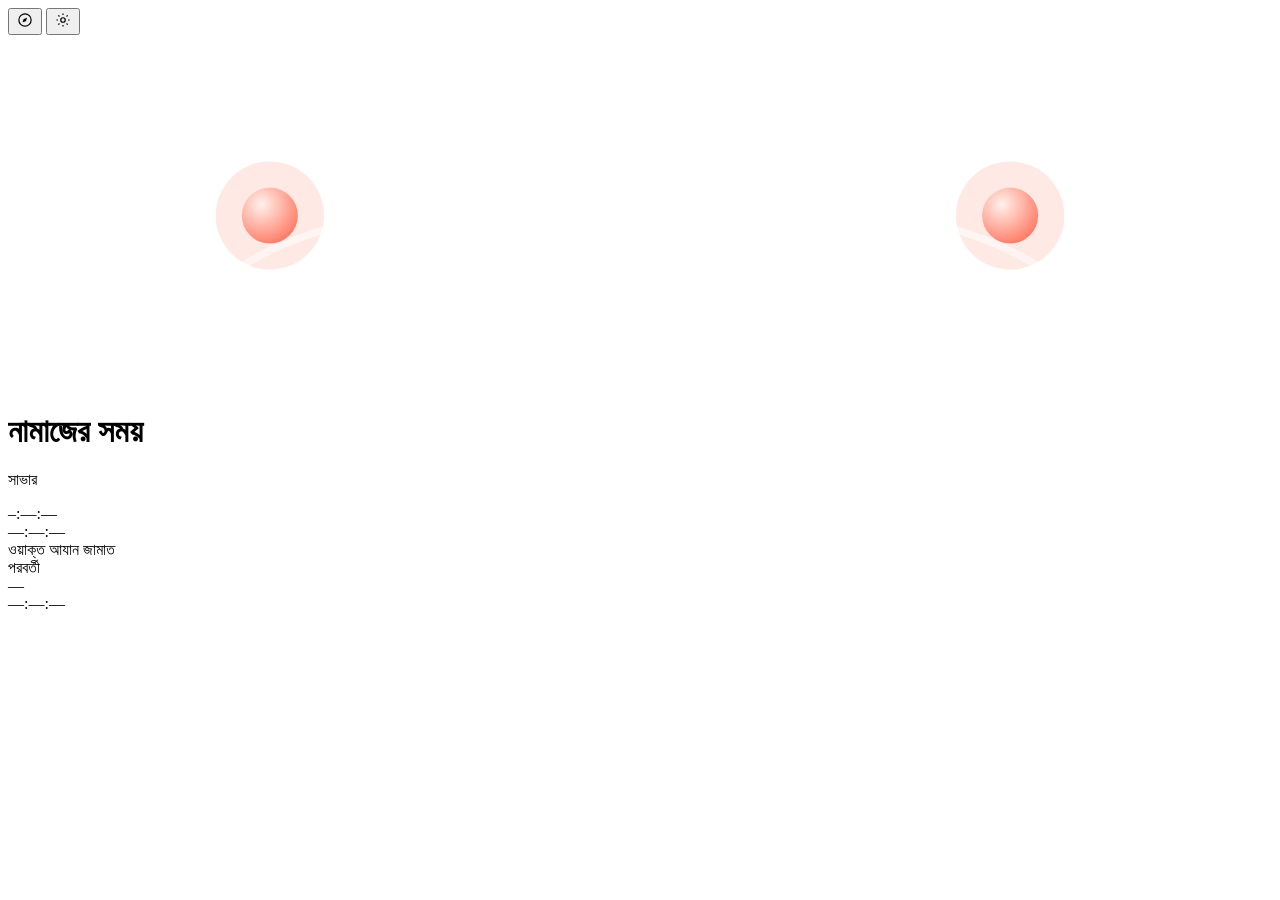
==== index.html @ 27e537a9 "Add files via upload" ====
<!DOCTYPE html>
<html lang="bn">
<head>
  <meta charset="utf-8">
  <meta name="viewport" content="width=device-width, initial-scale=1, viewport-fit=cover">
  <meta name="theme-color" content="#0c0e13">
  <meta name="apple-mobile-web-app-capable" content="yes">
  <meta name="apple-mobile-web-app-status-bar-style" content="black-translucent">
  <title>নামাজের সময়</title>
  <link rel="stylesheet" href="src/styles.css">
</head>
<body>
  <div class="scene">
    <div class="wall" aria-hidden="true"></div>
    <div class="tube tube-l" aria-hidden="true"></div>
    <div class="tube tube-r" aria-hidden="true"></div>
    <div class="glow glow-warm" aria-hidden="true"></div>
    <div class="glow glow-cool" aria-hidden="true"></div>
    <div class="glow glow-blue" aria-hidden="true"></div>

    <div class="stage">
      <div class="frame">
        <main class="board" id="board">
          <div class="sheen" aria-hidden="true"></div>
          <div class="content">
            <header class="mast">
              <div class="top-actions">
                <button class="ghost" id="qiblaBtn" type="button" aria-label="কিবলা">
                  <svg viewBox="0 0 24 24" width="18" height="18" fill="none" stroke="currentColor" stroke-width="1.6" stroke-linejoin="round" aria-hidden="true">
                    <circle cx="12" cy="12" r="8.2"/>
                    <path d="M14.7 9.1 13.2 13.6 8.7 15.1 10.2 10.6 14.7 9.1z" fill="currentColor" stroke="none"/>
                  </svg>
                </button>
                <button class="ghost" id="settingsBtn" type="button" aria-label="সেটিংস">
                  <svg viewBox="0 0 24 24" width="18" height="18" fill="none" stroke="currentColor" stroke-width="1.6" stroke-linejoin="round" aria-hidden="true">
                    <circle cx="12" cy="12" r="3"/>
                    <path d="M12 3.2v2.1M12 18.7v2.1M3.2 12h2.1M18.7 12h2.1M5.8 5.8l1.5 1.5M16.7 16.7l1.5 1.5M18.2 5.8l-1.5 1.5M7.3 16.7l-1.5 1.5"/>
                  </svg>
                </button>
              </div>
              <div class="crown" aria-hidden="true">
                <svg viewBox="0 0 280 78" fill="none">
                  <defs>
                    <linearGradient id="rim" x1="140" y1="6" x2="140" y2="72" gradientUnits="userSpaceOnUse">
                      <stop stop-color="white" stop-opacity="0.95"/>
                      <stop offset="1" stop-color="white" stop-opacity="0.28"/>
                    </linearGradient>
                    <radialGradient id="lampG" cx="0.35" cy="0.3" r="0.75">
                      <stop stop-color="#fff1ec"/>
                      <stop offset="1" stop-color="#ff7a64"/>
                    </radialGradient>
                    <mask id="crescent">
                      <rect x="124" y="0" width="32" height="28" fill="black"/>
                      <circle cx="140" cy="13" r="8" fill="white"/>
                      <circle cx="144.2" cy="11.4" r="6.5" fill="black"/>
                    </mask>
                  </defs>
                  <circle cx="58" cy="40" r="12" fill="rgba(255,120,96,0.16)"/>
                  <circle cx="58" cy="40" r="6.2" fill="url(#lampG)"/>
                  <circle cx="222" cy="40" r="12" fill="rgba(255,120,96,0.16)"/>
                  <circle cx="222" cy="40" r="6.2" fill="url(#lampG)"/>
                  <path d="M42 66C42 24 238 24 238 66" stroke="url(#rim)" stroke-width="1.6" stroke-linecap="round"/>
                  <path d="M108 66C108 42 172 42 172 66" stroke="rgba(255,255,255,0.42)" stroke-width="1.15" stroke-linecap="round"/>
                  <circle cx="140" cy="13" r="8" fill="rgba(255,255,255,0.94)" mask="url(#crescent)"/>
                </svg>
              </div>
              <h1 id="title">নামাজের সময়</h1>
              <p class="place"><span class="live" aria-hidden="true"></span><span id="place">সাভার</span></p>
            </header>

            <section class="clock-wrap" aria-label="এখনকার সময়">
              <div class="clock">
                <span class="hh" id="hh">–</span><span class="sep">:</span><span id="mm">––</span><span class="sep">:</span><span class="ss" id="ss">––</span>
              </div>
              <span class="ampm" id="ampm"></span>
            </section>

            <section class="date-wrap">
              <div class="date" id="date">––:––:––</div>
              <div class="date-sub" id="dateSub"></div>
            </section>

            <div class="list" id="list">
              <div class="cols" aria-hidden="true">
                <span>ওয়াক্ত</span>
                <span class="c-azan">আযান</span>
                <span class="c-jam">জামাত</span>
              </div>
              <div class="rows" id="rows"></div>
            </div>

            <footer class="status" id="status">
              <div class="status-top">
                <span class="kicker" id="kicker">পরবর্তী</span>
                <span class="chip" id="waqtChip"></span>
              </div>
              <div class="status-main" id="statusMain">—</div>
              <div class="count" id="count">––:––:––</div>
              <div class="note" id="note"></div>
              <div class="track" aria-hidden="true"><div class="fill" id="fill"></div></div>
            </footer>
          </div>
        </main>
      </div>
    </div>
  </div>

  <div class="toast" id="toast" role="status" hidden></div>
  <div class="sr" id="live" aria-live="polite"></div>
  <div class="scrim" id="scrim" hidden></div>

  <section class="sheet" id="detailSheet" role="dialog" aria-modal="true" aria-labelledby="detailTitle" hidden>
    <div class="handle" aria-hidden="true"></div>
    <header class="sheet-h">
      <h2 id="detailTitle">নামাজ</h2>
      <button class="ghost" type="button" data-close aria-label="বন্ধ">
        <svg viewBox="0 0 24 24" width="16" height="16" fill="none" stroke="currentColor" stroke-width="1.8" aria-hidden="true"><path d="M6 6l12 12M18 6 6 18"/></svg>
      </button>
    </header>
    <div class="body" id="detailBody"></div>
  </section>

  <section class="sheet" id="qiblaSheet" role="dialog" aria-modal="true" aria-labelledby="qiblaTitle" hidden>
    <div class="handle" aria-hidden="true"></div>
    <header class="sheet-h">
      <h2 id="qiblaTitle">কিবলা</h2>
      <button class="ghost" type="button" data-close aria-label="বন্ধ">
        <svg viewBox="0 0 24 24" width="16" height="16" fill="none" stroke="currentColor" stroke-width="1.8" aria-hidden="true"><path d="M6 6l12 12M18 6 6 18"/></svg>
      </button>
    </header>
    <div class="body">
      <div class="compass-wrap">
        <div class="compass" id="compass">
          <div class="rose" id="rose">
            <span class="tick-n">N</span>
            <span class="tick-e">E</span>
            <span class="tick-s">S</span>
            <span class="tick-w">W</span>
            <div class="needle" id="needle"><span></span></div>
            <div class="hub"></div>
          </div>
        </div>
      </div>
      <p class="qibla-read" id="qiblaRead">—</p>
      <p class="qibla-sub" id="qiblaSub"></p>
      <button class="linkish" id="compassBtn" type="button">কম্পাস চালু করুন</button>
      <p class="hint">উত্তর স্থির রাখলে সুই কিবলার দিক দেখায়। কম্পাস চালু থাকলে ফোন ঘুরিয়ে সুইকে উপরে আনুন।</p>
    </div>
  </section>

  <section class="sheet" id="settingsSheet" role="dialog" aria-modal="true" aria-labelledby="settingsTitle" hidden>
    <div class="handle" aria-hidden="true"></div>
    <header class="sheet-h">
      <h2 id="settingsTitle">সেটিংস</h2>
      <button class="ghost" type="button" data-close aria-label="বন্ধ">
        <svg viewBox="0 0 24 24" width="16" height="16" fill="none" stroke="currentColor" stroke-width="1.8" aria-hidden="true"><path d="M6 6l12 12M18 6 6 18"/></svg>
      </button>
    </header>
    <div class="body">
      <div class="group">
        <h3>মসজিদ</h3>
        <div class="field">
          <label for="nameInput">নাম</label>
          <input id="nameInput" type="text" maxlength="42" placeholder="নামাজের সময়" autocomplete="organization">
        </div>
        <div class="field">
          <label for="citySelect">শহর</label>
          <select id="citySelect"></select>
        </div>
        <div class="field">
          <span class="lab">অবস্থান</span>
          <button class="linkish" id="geoBtn" type="button" style="width:auto;margin:0;padding:8px 12px">ফোনের অবস্থান</button>
        </div>
        <p class="msg" id="geoMsg"></p>
      </div>

      <div class="group">
        <h3>হিসাব</h3>
        <div class="field">
          <span class="lab">আসর</span>
          <div class="seg" role="radiogroup" aria-label="মাযহাব">
            <button type="button" data-madhab="Hanafi" aria-checked="true">হানাফি</button>
            <button type="button" data-madhab="Standard" aria-checked="false">শাফেয়ী</button>
          </div>
        </div>
        <div class="field">
          <span class="lab">ঘড়ি</span>
          <div class="seg" role="radiogroup" aria-label="ঘড়ির ধরন">
            <button type="button" data-hour="12" aria-checked="true">১২ ঘণ্টা</button>
            <button type="button" data-hour="24" aria-checked="false">২৪ ঘণ্টা</button>
          </div>
        </div>
        <div class="field">
          <span class="lab">সংখ্যা</span>
          <div class="seg" role="radiogroup" aria-label="সংখ্যা">
            <button type="button" data-digit="en" aria-checked="true">123</button>
            <button type="button" data-digit="bn" aria-checked="false">১২৩</button>
          </div>
        </div>
        <div class="field">
          <span class="lab">হিজরি সমন্বয়</span>
          <div class="stepper">
            <button type="button" id="hijriMinus" aria-label="এক দিন কমান">−</button>
            <b id="hijriVal">0</b>
            <button type="button" id="hijriPlus" aria-label="এক দিন বাড়ান">+</button>
          </div>
        </div>
        <p class="hint">আযান কারাচি পদ্ধতিতে (ফজর ১৮°, এশা ১৮°) প্রতিদিন হিসাব হয়। আসর হানাফি বা শাফেয়ী বেছে নিন। হিজরি চাঁদ দেখার জন্য ±১ দিন সরানো যায়।</p>
      </div>

      <div class="group">
        <h3>জামাতের সময়</h3>
        <div class="field"><label for="jam-fajr">ফজর</label><input id="jam-fajr" type="time" value="05:10"></div>
        <div class="field"><label for="jam-dhuhr">যোহর</label><input id="jam-dhuhr" type="time" value="13:16"></div>
        <div class="field"><label for="jam-asr">আসর</label><input id="jam-asr" type="time" value="16:45"></div>
        <div class="field">
          <span class="lab">মাগরিব</span>
          <div class="seg" role="radiogroup" aria-label="মাগরিব জামাত">
            <button type="button" data-mag="offset" aria-checked="true">সূর্যাস্তের পর</button>
            <button type="button" data-mag="fixed" aria-checked="false">নির্দিষ্ট</button>
          </div>
        </div>
        <div class="field" id="magOffsetRow">
          <span class="lab">কত মিনিট পর</span>
          <div class="stepper">
            <button type="button" id="magMinus" aria-label="কমান">−</button>
            <b id="magVal">7</b>
            <button type="button" id="magPlus" aria-label="বাড়ান">+</button>
          </div>
        </div>
        <div class="field" id="magFixedRow" hidden>
          <label for="jam-maghrib">সময়</label>
          <input id="jam-maghrib" type="time" value="18:12">
        </div>
        <p class="hint" id="magPreview"></p>
        <div class="field"><label for="jam-isha">এশা</label><input id="jam-isha" type="time" value="20:15"></div>
        <div class="field"><label for="jam-jumuah">জুমা</label><input id="jam-jumuah" type="time" value="13:30"></div>
        <div id="jamWarnings"></div>
        <p class="hint">ফজর ৫:১০, যোহর ১:১৬, আসর ৪:৪৫, এশা ৮:১৫ ও জুমা ১:৩০ আপনার বোর্ডের জামাত। মাগরিব প্রতিদিন সূর্যাস্তের সঙ্গে চলে, তাই সেটা আযানের কয়েক মিনিট পরে রাখা হয়েছে।</p>
        <button class="linkish" id="boardPreset" type="button">ছবির বোর্ডের সময় বসান</button>
      </div>

      <div class="group">
        <h3>সতর্কতা</h3>
        <div class="field">
          <span class="lab">ঘণ্টাধ্বনি</span>
          <button class="switch" id="soundToggle" type="button" role="switch" aria-checked="false" aria-label="ঘণ্টাধ্বনি">
            <i></i>
          </button>
        </div>
        <p class="hint">আযান বা জামাতের মিনিটে একটি ছোট কাচের ঘণ্টা বাজবে। আযানের তিলাওয়াত নয়।</p>
      </div>

      <button class="danger" id="resetBtn" type="button">সব আগের অবস্থায় ফেরান</button>
      <p class="hint">সময় গণনা: University of Islamic Sciences, Karachi · PrayTimes.org। ঘড়ি এশিয়া/ঢাকা।</p>
    </div>
  </section>

  <script src="PrayTimes.js"></script>
  <script src="src/logic.js"></script>
  <script src="src/app.js"></script>
</body>
</html>
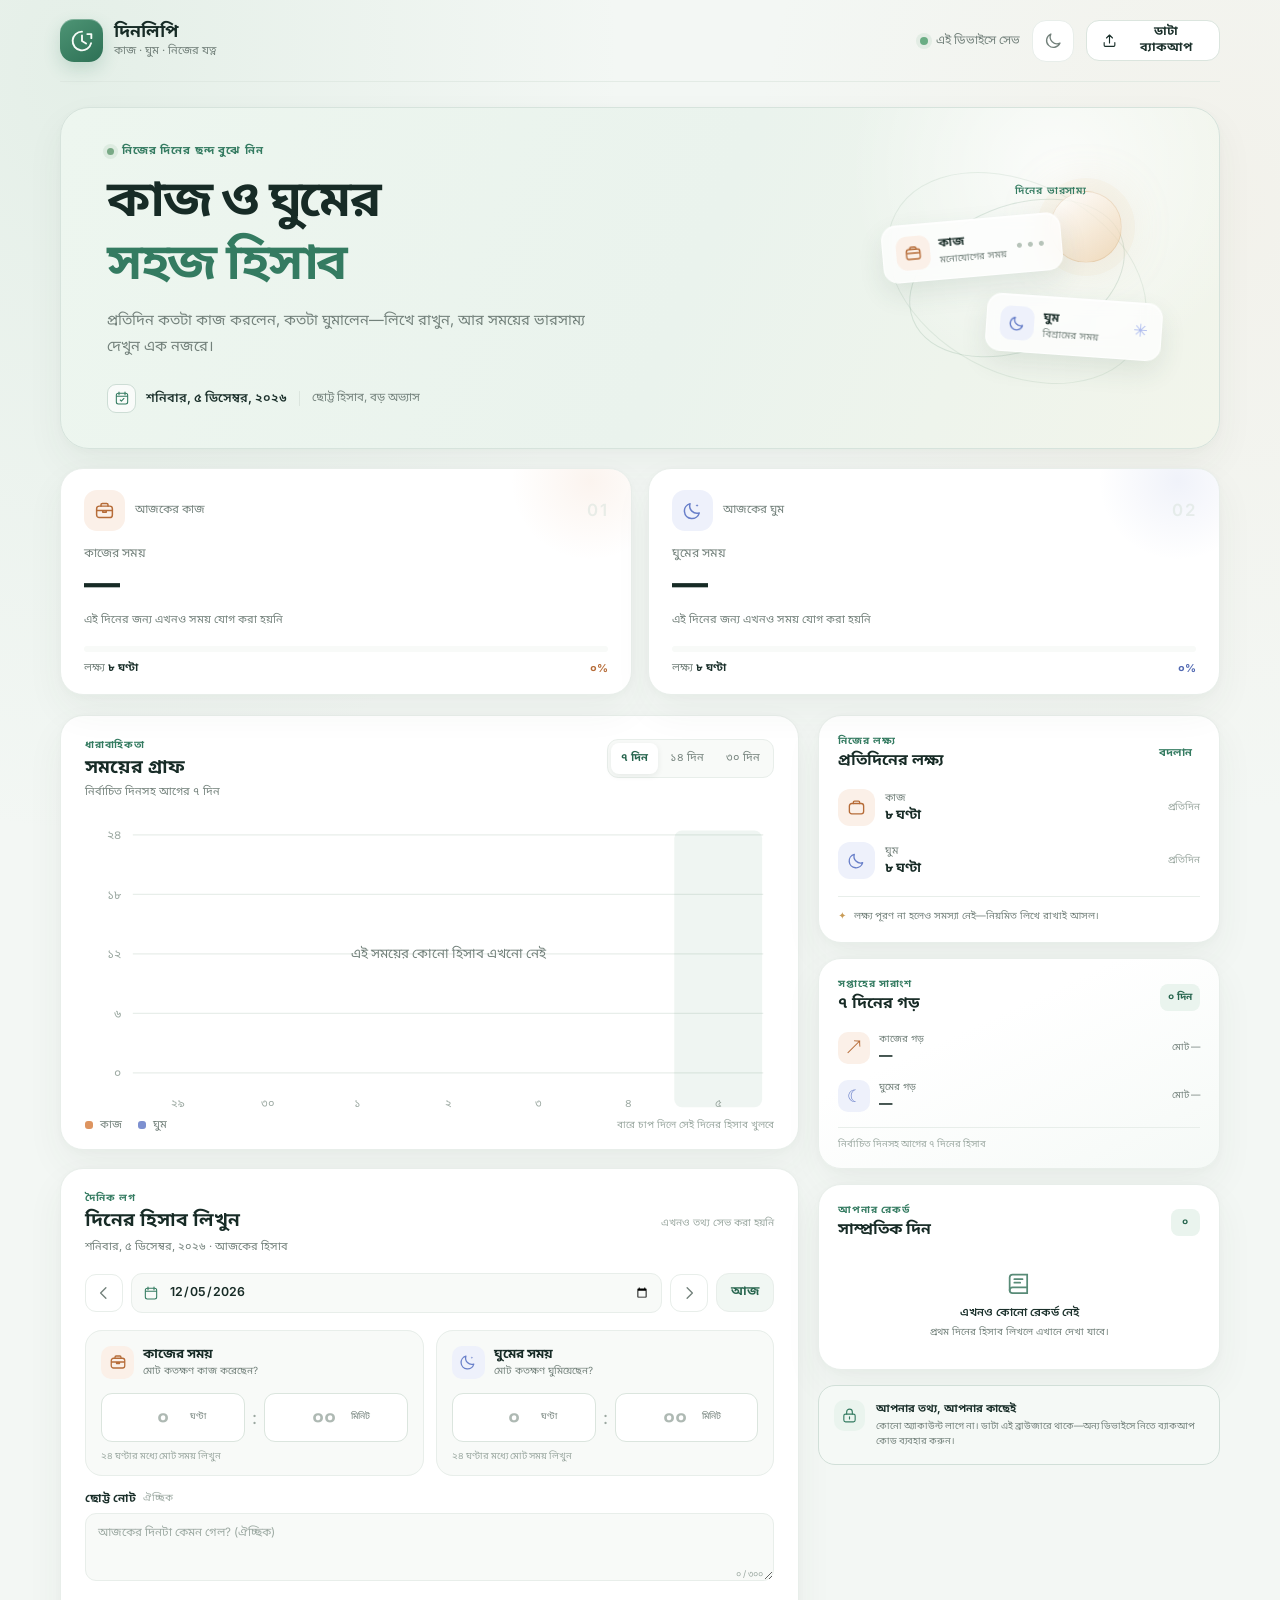
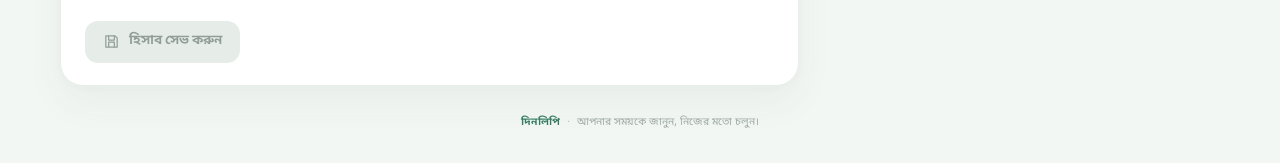
==== commit 58ea34b6: "Build Bengali work and sleep tracker Co-authored-by: arena-agent <297053741+arena-agent@users.norepl" ====
--- a/index.html
+++ b/index.html
@@ -1,263 +1,382 @@
-<!DOCTYPE html>
+<!doctype html>
 <html lang="bn">
 <head>
   <meta charset="utf-8">
   <meta name="viewport" content="width=device-width, initial-scale=1, viewport-fit=cover">
-  <meta name="theme-color" content="#0c0e13">
-  <meta name="apple-mobile-web-app-capable" content="yes">
-  <meta name="apple-mobile-web-app-status-bar-style" content="black-translucent">
-  <title>নামাজের সময়</title>
+  <meta name="theme-color" content="#f3f7f4">
+  <meta name="description" content="প্রতিদিনের কাজ ও ঘুমের সময় লিখে রাখুন, লক্ষ্য ঠিক করুন, আর নিজের সময়ের গ্রাফ দেখুন।">
+  <title>দিনলিপি — কাজ ও ঘুমের হিসাব</title>
   <link rel="stylesheet" href="src/styles.css">
 </head>
 <body>
-  <div class="scene">
-    <div class="wall" aria-hidden="true"></div>
-    <div class="tube tube-l" aria-hidden="true"></div>
-    <div class="tube tube-r" aria-hidden="true"></div>
-    <div class="glow glow-warm" aria-hidden="true"></div>
-    <div class="glow glow-cool" aria-hidden="true"></div>
-    <div class="glow glow-blue" aria-hidden="true"></div>
-
-    <div class="stage">
-      <div class="frame">
-        <main class="board" id="board">
-          <div class="sheen" aria-hidden="true"></div>
-          <div class="content">
-            <header class="mast">
-              <div class="top-actions">
-                <button class="ghost" id="qiblaBtn" type="button" aria-label="কিবলা">
-                  <svg viewBox="0 0 24 24" width="18" height="18" fill="none" stroke="currentColor" stroke-width="1.6" stroke-linejoin="round" aria-hidden="true">
-                    <circle cx="12" cy="12" r="8.2"/>
-                    <path d="M14.7 9.1 13.2 13.6 8.7 15.1 10.2 10.6 14.7 9.1z" fill="currentColor" stroke="none"/>
-                  </svg>
+  <div class="app-shell">
+    <header class="topbar">
+      <a class="brand" href="#top" aria-label="দিনলিপি — শুরুতে যান">
+        <span class="brand-mark" aria-hidden="true">
+          <svg viewBox="0 0 32 32" fill="none">
+            <path d="M16 4.5a11.5 11.5 0 1 0 11.2 14.1" stroke="currentColor" stroke-width="2.3" stroke-linecap="round"/>
+            <path d="M16 9v7l5 3" stroke="currentColor" stroke-width="2.3" stroke-linecap="round" stroke-linejoin="round"/>
+            <path d="M22.5 7.5h5v5" stroke="currentColor" stroke-width="2.3" stroke-linecap="round" stroke-linejoin="round"/>
+          </svg>
+        </span>
+        <span class="brand-copy">
+          <strong>দিনলিপি</strong>
+          <small>কাজ · ঘুম · নিজের যত্ন</small>
+        </span>
+      </a>
+
+      <div class="topbar-actions">
+        <span class="save-status" id="storageStatus" title="তথ্য এই ব্রাউজারেই থাকে; অন্য ব্রাউজারে নিতে ব্যাকআপ কোড তৈরি করুন">
+          <span class="status-dot" aria-hidden="true"></span>
+          <span id="storageStatusText">এই ডিভাইসে সেভ</span>
+        </span>
+        <button class="icon-button" id="themeToggle" type="button" aria-label="ডার্ক মোড চালু করুন" title="থিম বদলান">
+          <svg class="theme-icon theme-icon-moon" viewBox="0 0 24 24" fill="none" aria-hidden="true">
+            <path d="M20.2 15.3A8.6 8.6 0 0 1 8.7 3.8 8.8 8.8 0 1 0 20.2 15.3Z" stroke="currentColor" stroke-width="1.7" stroke-linecap="round" stroke-linejoin="round"/>
+          </svg>
+          <svg class="theme-icon theme-icon-sun" viewBox="0 0 24 24" fill="none" aria-hidden="true">
+            <circle cx="12" cy="12" r="4" stroke="currentColor" stroke-width="1.7"/>
+            <path d="M12 2v2m0 16v2M4.93 4.93l1.42 1.42m11.3 11.3 1.42 1.42M2 12h2m16 0h2M4.93 19.07l1.42-1.42m11.3-11.3 1.42-1.42" stroke="currentColor" stroke-width="1.7" stroke-linecap="round"/>
+          </svg>
+        </button>
+        <button class="button button-quiet backup-open" id="backupOpen" type="button">
+          <svg viewBox="0 0 24 24" fill="none" aria-hidden="true">
+            <path d="M12 15V3m0 0L7.5 7.5M12 3l4.5 4.5M4 14.5v4A1.5 1.5 0 0 0 5.5 20h13a1.5 1.5 0 0 0 1.5-1.5v-4" stroke="currentColor" stroke-width="1.7" stroke-linecap="round" stroke-linejoin="round"/>
+          </svg>
+          <span>ডাটা ব্যাকআপ</span>
+        </button>
+      </div>
+    </header>
+
+    <main id="top">
+      <section class="hero" aria-labelledby="pageTitle">
+        <div class="hero-copy">
+          <p class="eyebrow"><span class="eyebrow-dot" aria-hidden="true"></span> নিজের দিনের ছন্দ বুঝে নিন</p>
+          <h1 id="pageTitle">কাজ ও ঘুমের<br><span>সহজ হিসাব</span></h1>
+          <p class="hero-description">প্রতিদিন কতটা কাজ করলেন, কতটা ঘুমালেন—লিখে রাখুন, আর সময়ের ভারসাম্য দেখুন এক নজরে।</p>
+          <div class="hero-meta">
+            <span class="today-icon" aria-hidden="true">
+              <svg viewBox="0 0 24 24" fill="none"><rect x="3.5" y="5" width="17" height="16" rx="3" stroke="currentColor" stroke-width="1.6"/><path d="M7.5 3v4M16.5 3v4M4 9.5h16" stroke="currentColor" stroke-width="1.6" stroke-linecap="round"/><path d="m9.4 15 1.7 1.7 3.8-4" stroke="currentColor" stroke-width="1.6" stroke-linecap="round" stroke-linejoin="round"/></svg>
+            </span>
+            <span id="todayDateLabel">আজকের তারিখ</span>
+            <span class="meta-divider" aria-hidden="true"></span>
+            <span class="hero-caption">ছোট্ট হিসাব, বড় অভ্যাস</span>
+          </div>
+        </div>
+        <div class="hero-art" aria-hidden="true">
+          <div class="art-orbit art-orbit-one"></div>
+          <div class="art-orbit art-orbit-two"></div>
+          <div class="art-sun"></div>
+          <div class="art-card art-card-work">
+            <span class="art-icon art-icon-work"><svg viewBox="0 0 24 24" fill="none"><rect x="3" y="7" width="18" height="13" rx="3" stroke="currentColor" stroke-width="1.8"/><path d="M8 7V5.5A1.5 1.5 0 0 1 9.5 4h5A1.5 1.5 0 0 1 16 5.5V7M3.5 12h17" stroke="currentColor" stroke-width="1.8" stroke-linecap="round"/></svg></span>
+            <span><b>কাজ</b><small>মনোযোগের সময়</small></span>
+            <span class="art-dots">•••</span>
+          </div>
+          <div class="art-card art-card-sleep">
+            <span class="art-icon art-icon-sleep"><svg viewBox="0 0 24 24" fill="none"><path d="M19.4 15A8.1 8.1 0 0 1 9 4.6 8.4 8.4 0 1 0 19.4 15Z" stroke="currentColor" stroke-width="1.8" stroke-linecap="round" stroke-linejoin="round"/></svg></span>
+            <span><b>ঘুম</b><small>বিশ্রামের সময়</small></span>
+            <span class="art-sparkle">✳</span>
+          </div>
+          <span class="art-label">দিনের ভারসাম্য</span>
+        </div>
+      </section>
+
+      <section class="metric-grid" aria-label="নির্বাচিত দিনের সারাংশ">
+        <article class="metric-card metric-work">
+          <div class="metric-head">
+            <span class="metric-icon" aria-hidden="true">
+              <svg viewBox="0 0 24 24" fill="none"><rect x="3" y="7" width="18" height="13" rx="3" stroke="currentColor" stroke-width="1.7"/><path d="M8 7V5.5A1.5 1.5 0 0 1 9.5 4h5A1.5 1.5 0 0 1 16 5.5V7M3.5 12h17M10 12v2h4v-2" stroke="currentColor" stroke-width="1.7" stroke-linecap="round" stroke-linejoin="round"/></svg>
+            </span>
+            <span class="metric-context" id="workContext">নির্বাচিত দিনের কাজ</span>
+            <span class="metric-decoration" aria-hidden="true">01</span>
+          </div>
+          <p class="metric-label">কাজের সময়</p>
+          <p class="metric-value" id="workValue">—</p>
+          <p class="metric-caption" id="workCaption">এখনও কোনো তথ্য যোগ করা হয়নি</p>
+          <div class="metric-progress" role="progressbar" id="workProgress" aria-label="কাজের লক্ষ্যের অগ্রগতি" aria-valuemin="0" aria-valuemax="100" aria-valuenow="0">
+            <span id="workProgressFill"></span>
+          </div>
+          <div class="metric-foot"><span>লক্ষ্য <b id="workGoalLabel">৮ ঘণ্টা</b></span><span id="workPercent">০%</span></div>
+        </article>
+
+        <article class="metric-card metric-sleep">
+          <div class="metric-head">
+            <span class="metric-icon" aria-hidden="true">
+              <svg viewBox="0 0 24 24" fill="none"><path d="M19.7 14.8A8.4 8.4 0 0 1 9.2 4.3a8.6 8.6 0 1 0 10.5 10.5Z" stroke="currentColor" stroke-width="1.7" stroke-linecap="round" stroke-linejoin="round"/><path d="m17.2 4.5.45 1.35L19 6.3l-1.35.45-.45 1.35-.45-1.35-1.35-.45 1.35-.45.45-1.35Z" fill="currentColor"/></svg>
+            </span>
+            <span class="metric-context" id="sleepContext">নির্বাচিত দিনের ঘুম</span>
+            <span class="metric-decoration" aria-hidden="true">02</span>
+          </div>
+          <p class="metric-label">ঘুমের সময়</p>
+          <p class="metric-value" id="sleepValue">—</p>
+          <p class="metric-caption" id="sleepCaption">এখনও কোনো তথ্য যোগ করা হয়নি</p>
+          <div class="metric-progress" role="progressbar" id="sleepProgress" aria-label="ঘুমের লক্ষ্যের অগ্রগতি" aria-valuemin="0" aria-valuemax="100" aria-valuenow="0">
+            <span id="sleepProgressFill"></span>
+          </div>
+          <div class="metric-foot"><span>লক্ষ্য <b id="sleepGoalLabel">৮ ঘণ্টা</b></span><span id="sleepPercent">০%</span></div>
+        </article>
+      </section>
+
+      <section class="dashboard-grid" aria-label="সময়ের হিসাব ও প্রবণতা">
+        <div class="main-column">
+          <section class="panel chart-panel" aria-labelledby="chartTitle">
+            <div class="panel-heading chart-heading">
+              <div>
+                <p class="section-kicker">ধারাবাহিকতা</p>
+                <h2 id="chartTitle">সময়ের গ্রাফ</h2>
+                <p class="panel-description" id="chartRangeLabel">নির্বাচিত দিনসহ আগের ৭ দিন</p>
+              </div>
+              <div class="range-switch" role="group" aria-label="গ্রাফের সময়সীমা">
+                <button type="button" data-range="7" aria-pressed="true">৭ দিন</button>
+                <button type="button" data-range="14" aria-pressed="false">১৪ দিন</button>
+                <button type="button" data-range="30" aria-pressed="false">৩০ দিন</button>
+              </div>
+            </div>
+            <div class="chart-wrap">
+              <svg class="trend-chart" id="trendChart" viewBox="0 0 840 270" role="img" aria-label="কাজ ও ঘুমের সময়ের গ্রাফ"></svg>
+            </div>
+            <div class="chart-legend" aria-label="গ্রাফের রং">
+              <span><i class="legend-dot legend-work" aria-hidden="true"></i> কাজ</span>
+              <span><i class="legend-dot legend-sleep" aria-hidden="true"></i> ঘুম</span>
+              <span class="chart-hint">বারে চাপ দিলে সেই দিনের হিসাব খুলবে</span>
+            </div>
+          </section>
+
+          <section class="panel entry-panel" id="entryPanel" aria-labelledby="entryTitle">
+            <div class="panel-heading entry-heading">
+              <div>
+                <p class="section-kicker">দৈনিক লগ</p>
+                <h2 id="entryTitle">দিনের হিসাব লিখুন</h2>
+                <p class="panel-description" id="dateContext">তারিখ বেছে নিয়ে সময় যোগ করুন</p>
+              </div>
+              <span class="entry-save-state" id="entrySaveState">সেভ করা তথ্য নিরাপদে আছে</span>
+            </div>
+
+            <div class="date-navigator" aria-label="হিসাবের তারিখ বাছুন">
+              <button class="nav-arrow" id="previousDate" type="button" aria-label="আগের দিন">
+                <svg viewBox="0 0 24 24" fill="none" aria-hidden="true"><path d="m14.5 5-7 7 7 7" stroke="currentColor" stroke-width="1.8" stroke-linecap="round" stroke-linejoin="round"/></svg>
+              </button>
+              <label class="date-input-wrap" for="selectedDate">
+                <svg viewBox="0 0 24 24" fill="none" aria-hidden="true"><rect x="3.5" y="5" width="17" height="16" rx="3" stroke="currentColor" stroke-width="1.6"/><path d="M7.5 3v4M16.5 3v4M4 9.5h16" stroke="currentColor" stroke-width="1.6" stroke-linecap="round"/></svg>
+                <input id="selectedDate" type="date" aria-label="যে তারিখের হিসাব লিখবেন">
+              </label>
+              <button class="nav-arrow" id="nextDate" type="button" aria-label="পরের দিন">
+                <svg viewBox="0 0 24 24" fill="none" aria-hidden="true"><path d="m9.5 5 7 7-7 7" stroke="currentColor" stroke-width="1.8" stroke-linecap="round" stroke-linejoin="round"/></svg>
+              </button>
+              <button class="button button-today" id="todayButton" type="button">আজ</button>
+            </div>
+
+            <form id="entryForm" novalidate>
+              <div class="duration-grid">
+                <fieldset class="duration-card duration-work">
+                  <legend class="sr-only">কাজের সময়</legend>
+                  <div class="duration-heading">
+                    <span class="duration-icon" aria-hidden="true">
+                      <svg viewBox="0 0 24 24" fill="none"><rect x="3" y="7" width="18" height="13" rx="3" stroke="currentColor" stroke-width="1.7"/><path d="M8 7V5.5A1.5 1.5 0 0 1 9.5 4h5A1.5 1.5 0 0 1 16 5.5V7M3.5 12h17M10 12v2h4v-2" stroke="currentColor" stroke-width="1.7" stroke-linecap="round" stroke-linejoin="round"/></svg>
+                    </span>
+                    <div><h3>কাজের সময়</h3><p>মোট কতক্ষণ কাজ করেছেন?</p></div>
+                  </div>
+                  <div class="duration-fields" dir="ltr">
+                    <label class="number-field"><span class="sr-only">কাজের ঘণ্টা</span><input id="workHours" type="number" min="0" max="24" step="1" inputmode="numeric" placeholder="০" aria-label="কাজের ঘণ্টা"><span>ঘণ্টা</span></label>
+                    <span class="duration-colon" aria-hidden="true">:</span>
+                    <label class="number-field"><span class="sr-only">কাজের মিনিট</span><input id="workMinutes" type="number" min="0" max="59" step="1" inputmode="numeric" placeholder="০০" aria-label="কাজের মিনিট"><span>মিনিট</span></label>
+                  </div>
+                  <p class="duration-help">২৪ ঘণ্টার মধ্যে মোট সময় লিখুন</p>
+                </fieldset>
+
+                <fieldset class="duration-card duration-sleep">
+                  <legend class="sr-only">ঘুমের সময়</legend>
+                  <div class="duration-heading">
+                    <span class="duration-icon" aria-hidden="true">
+                      <svg viewBox="0 0 24 24" fill="none"><path d="M19.7 14.8A8.4 8.4 0 0 1 9.2 4.3a8.6 8.6 0 1 0 10.5 10.5Z" stroke="currentColor" stroke-width="1.7" stroke-linecap="round" stroke-linejoin="round"/><path d="m17.2 4.5.45 1.35L19 6.3l-1.35.45-.45 1.35-.45-1.35-1.35-.45 1.35-.45.45-1.35Z" fill="currentColor"/></svg>
+                    </span>
+                    <div><h3>ঘুমের সময়</h3><p>মোট কতক্ষণ ঘুমিয়েছেন?</p></div>
+                  </div>
+                  <div class="duration-fields" dir="ltr">
+                    <label class="number-field"><span class="sr-only">ঘুমের ঘণ্টা</span><input id="sleepHours" type="number" min="0" max="24" step="1" inputmode="numeric" placeholder="০" aria-label="ঘুমের ঘণ্টা"><span>ঘণ্টা</span></label>
+                    <span class="duration-colon" aria-hidden="true">:</span>
+                    <label class="number-field"><span class="sr-only">ঘুমের মিনিট</span><input id="sleepMinutes" type="number" min="0" max="59" step="1" inputmode="numeric" placeholder="০০" aria-label="ঘুমের মিনিট"><span>মিনিট</span></label>
+                  </div>
+                  <p class="duration-help">২৪ ঘণ্টার মধ্যে মোট সময় লিখুন</p>
+                </fieldset>
+              </div>
+
+              <div class="note-field">
+                <label for="dayNote">ছোট্ট নোট <span>ঐচ্ছিক</span></label>
+                <textarea id="dayNote" rows="2" maxlength="300" placeholder="আজকের দিনটা কেমন গেল? (ঐচ্ছিক)"></textarea>
+                <span class="note-count" id="noteCount">০ / ৩০০</span>
+              </div>
+
+              <p class="form-message" id="formMessage" role="status" aria-live="polite"></p>
+              <div class="form-actions">
+                <button class="button button-danger-quiet" id="deleteRecord" type="button" hidden>
+                  <svg viewBox="0 0 24 24" fill="none" aria-hidden="true"><path d="M4 7h16M10 11v6m4-6v6M6.5 7l.8 13h9.4l.8-13M9 7V4h6v3" stroke="currentColor" stroke-width="1.6" stroke-linecap="round" stroke-linejoin="round"/></svg>
+                  <span>এই দিনের তথ্য মুছুন</span>
                 </button>
-                <button class="ghost" id="settingsBtn" type="button" aria-label="সেটিংস">
-                  <svg viewBox="0 0 24 24" width="18" height="18" fill="none" stroke="currentColor" stroke-width="1.6" stroke-linejoin="round" aria-hidden="true">
-                    <circle cx="12" cy="12" r="3"/>
-                    <path d="M12 3.2v2.1M12 18.7v2.1M3.2 12h2.1M18.7 12h2.1M5.8 5.8l1.5 1.5M16.7 16.7l1.5 1.5M18.2 5.8l-1.5 1.5M7.3 16.7l-1.5 1.5"/>
-                  </svg>
+                <button class="button button-primary" id="saveEntry" type="submit" disabled>
+                  <svg viewBox="0 0 24 24" fill="none" aria-hidden="true"><path d="M5 4h12l3 3v13H4V4h1Z" stroke="currentColor" stroke-width="1.7" stroke-linejoin="round"/><path d="M8 4v6h8V4M8 20v-7h8v7" stroke="currentColor" stroke-width="1.7" stroke-linejoin="round"/></svg>
+                  <span>হিসাব সেভ করুন</span>
                 </button>
               </div>
-              <div class="crown" aria-hidden="true">
-                <svg viewBox="0 0 280 78" fill="none">
-                  <defs>
-                    <linearGradient id="rim" x1="140" y1="6" x2="140" y2="72" gradientUnits="userSpaceOnUse">
-                      <stop stop-color="white" stop-opacity="0.95"/>
-                      <stop offset="1" stop-color="white" stop-opacity="0.28"/>
-                    </linearGradient>
-                    <radialGradient id="lampG" cx="0.35" cy="0.3" r="0.75">
-                      <stop stop-color="#fff1ec"/>
-                      <stop offset="1" stop-color="#ff7a64"/>
-                    </radialGradient>
-                    <mask id="crescent">
-                      <rect x="124" y="0" width="32" height="28" fill="black"/>
-                      <circle cx="140" cy="13" r="8" fill="white"/>
-                      <circle cx="144.2" cy="11.4" r="6.5" fill="black"/>
-                    </mask>
-                  </defs>
-                  <circle cx="58" cy="40" r="12" fill="rgba(255,120,96,0.16)"/>
-                  <circle cx="58" cy="40" r="6.2" fill="url(#lampG)"/>
-                  <circle cx="222" cy="40" r="12" fill="rgba(255,120,96,0.16)"/>
-                  <circle cx="222" cy="40" r="6.2" fill="url(#lampG)"/>
-                  <path d="M42 66C42 24 238 24 238 66" stroke="url(#rim)" stroke-width="1.6" stroke-linecap="round"/>
-                  <path d="M108 66C108 42 172 42 172 66" stroke="rgba(255,255,255,0.42)" stroke-width="1.15" stroke-linecap="round"/>
-                  <circle cx="140" cy="13" r="8" fill="rgba(255,255,255,0.94)" mask="url(#crescent)"/>
-                </svg>
-              </div>
-              <h1 id="title">নামাজের সময়</h1>
-              <p class="place"><span class="live" aria-hidden="true"></span><span id="place">সাভার</span></p>
-            </header>
-
-            <section class="clock-wrap" aria-label="এখনকার সময়">
-              <div class="clock">
-                <span class="hh" id="hh">–</span><span class="sep">:</span><span id="mm">––</span><span class="sep">:</span><span class="ss" id="ss">––</span>
-              </div>
-              <span class="ampm" id="ampm"></span>
-            </section>
-
-            <section class="date-wrap">
-              <div class="date" id="date">––:––:––</div>
-              <div class="date-sub" id="dateSub"></div>
-            </section>
-
-            <div class="list" id="list">
-              <div class="cols" aria-hidden="true">
-                <span>ওয়াক্ত</span>
-                <span class="c-azan">আযান</span>
-                <span class="c-jam">জামাত</span>
-              </div>
-              <div class="rows" id="rows"></div>
-            </div>
-
-            <footer class="status" id="status">
-              <div class="status-top">
-                <span class="kicker" id="kicker">পরবর্তী</span>
-                <span class="chip" id="waqtChip"></span>
-              </div>
-              <div class="status-main" id="statusMain">—</div>
-              <div class="count" id="count">––:––:––</div>
-              <div class="note" id="note"></div>
-              <div class="track" aria-hidden="true"><div class="fill" id="fill"></div></div>
-            </footer>
-          </div>
-        </main>
-      </div>
+            </form>
+          </section>
+        </div>
+
+        <aside class="side-column" aria-label="লক্ষ্য ও সাম্প্রতিক তথ্য">
+          <section class="panel goals-panel" aria-labelledby="goalsTitle">
+            <div class="panel-heading compact-heading">
+              <div><p class="section-kicker">নিজের লক্ষ্য</p><h2 id="goalsTitle">প্রতিদিনের লক্ষ্য</h2></div>
+              <button class="text-button" id="editGoals" type="button">বদলান</button>
+            </div>
+            <div class="goal-row">
+              <span class="goal-symbol goal-symbol-work" aria-hidden="true">
+                <svg viewBox="0 0 24 24" fill="none"><rect x="3" y="7" width="18" height="13" rx="3" stroke="currentColor" stroke-width="1.7"/><path d="M8 7V5.5A1.5 1.5 0 0 1 9.5 4h5A1.5 1.5 0 0 1 16 5.5V7" stroke="currentColor" stroke-width="1.7" stroke-linecap="round"/></svg>
+              </span>
+              <div class="goal-copy"><span>কাজ</span><b id="goalWorkDisplay">৮ ঘণ্টা</b></div>
+              <span class="goal-caption">প্রতিদিন</span>
+            </div>
+            <div class="goal-row">
+              <span class="goal-symbol goal-symbol-sleep" aria-hidden="true">
+                <svg viewBox="0 0 24 24" fill="none"><path d="M19.7 14.8A8.4 8.4 0 0 1 9.2 4.3a8.6 8.6 0 1 0 10.5 10.5Z" stroke="currentColor" stroke-width="1.7" stroke-linecap="round" stroke-linejoin="round"/></svg>
+              </span>
+              <div class="goal-copy"><span>ঘুম</span><b id="goalSleepDisplay">৮ ঘণ্টা</b></div>
+              <span class="goal-caption">প্রতিদিন</span>
+            </div>
+            <p class="goal-tip"><span aria-hidden="true">✦</span> লক্ষ্য পূরণ না হলেও সমস্যা নেই—নিয়মিত লিখে রাখাই আসল।</p>
+          </section>
+
+          <section class="panel week-panel" aria-labelledby="weekTitle">
+            <div class="panel-heading compact-heading">
+              <div><p class="section-kicker">সপ্তাহের সারাংশ</p><h2 id="weekTitle">৭ দিনের গড়</h2></div>
+              <span class="week-count" id="weekCount">০ দিন</span>
+            </div>
+            <div class="week-stat week-stat-work">
+              <span class="week-stat-icon" aria-hidden="true">↗</span>
+              <div><span>কাজের গড়</span><b id="averageWork">—</b></div>
+              <span class="week-total" id="totalWork">মোট —</span>
+            </div>
+            <div class="week-stat week-stat-sleep">
+              <span class="week-stat-icon" aria-hidden="true">☾</span>
+              <div><span>ঘুমের গড়</span><b id="averageSleep">—</b></div>
+              <span class="week-total" id="totalSleep">মোট —</span>
+            </div>
+            <p class="week-caption" id="weekCaption">নির্বাচিত দিনসহ আগের ৭ দিনের হিসাব</p>
+          </section>
+
+          <section class="panel history-panel" aria-labelledby="historyTitle">
+            <div class="panel-heading compact-heading">
+              <div><p class="section-kicker">আপনার রেকর্ড</p><h2 id="historyTitle">সাম্প্রতিক দিন</h2></div>
+              <span class="record-count" id="recordCount">০</span>
+            </div>
+            <div class="history-list" id="historyList"></div>
+            <button class="history-more" id="historyMore" type="button" hidden>সব এন্ট্রি দেখুন</button>
+          </section>
+
+          <section class="local-note" aria-label="ডাটার গোপনীয়তা">
+            <span class="local-note-icon" aria-hidden="true">
+              <svg viewBox="0 0 24 24" fill="none"><rect x="4" y="10" width="16" height="11" rx="2.5" stroke="currentColor" stroke-width="1.6"/><path d="M8 10V7a4 4 0 1 1 8 0v3m-4 4v3" stroke="currentColor" stroke-width="1.6" stroke-linecap="round"/></svg>
+            </span>
+            <div><b>আপনার তথ্য, আপনার কাছেই</b><p>কোনো অ্যাকাউন্ট লাগে না। ডাটা এই ব্রাউজারে থাকে—অন্য ডিভাইসে নিতে ব্যাকআপ কোড ব্যবহার করুন।</p></div>
+          </section>
+        </aside>
+      </section>
+    </main>
+
+    <footer class="footer">
+      <span>দিনলিপি</span><span class="footer-dot">·</span><span>আপনার সময়কে জানুন, নিজের মতো চলুন।</span>
+    </footer>
+  </div>
+
+  <dialog class="app-dialog goals-dialog" id="goalsDialog" aria-labelledby="goalsDialogTitle">
+    <form id="goalsForm" novalidate>
+      <div class="dialog-header">
+        <div><p class="section-kicker">নিজের জন্য</p><h2 id="goalsDialogTitle">দৈনিক লক্ষ্য ঠিক করুন</h2></div>
+        <button class="icon-button dialog-close" type="button" data-close-dialog="goalsDialog" aria-label="বন্ধ করুন">
+          <svg viewBox="0 0 24 24" fill="none" aria-hidden="true"><path d="m6 6 12 12M18 6 6 18" stroke="currentColor" stroke-width="1.8" stroke-linecap="round"/></svg>
+        </button>
+      </div>
+      <p class="dialog-description">কাজ ও ঘুমের জন্য আপনার দৈনিক লক্ষ্য দিন। পরে চাইলে আবার বদলাতে পারবেন।</p>
+      <div class="goal-editor-row">
+        <span class="goal-editor-icon goal-symbol-work" aria-hidden="true">↗</span>
+        <div class="goal-editor-label"><b>কাজের লক্ষ্য</b><small>প্রতিদিন</small></div>
+        <div class="goal-editor-fields" dir="ltr">
+          <label><input id="goalWorkHours" type="number" min="0" max="24" step="1" inputmode="numeric" aria-label="কাজের লক্ষ্য ঘণ্টা"><span>ঘণ্টা</span></label>
+          <label><input id="goalWorkMinutes" type="number" min="0" max="59" step="1" inputmode="numeric" aria-label="কাজের লক্ষ্য মিনিট"><span>মিনিট</span></label>
+        </div>
+      </div>
+      <div class="goal-editor-row">
+        <span class="goal-editor-icon goal-symbol-sleep" aria-hidden="true">☾</span>
+        <div class="goal-editor-label"><b>ঘুমের লক্ষ্য</b><small>প্রতিদিন</small></div>
+        <div class="goal-editor-fields" dir="ltr">
+          <label><input id="goalSleepHours" type="number" min="0" max="24" step="1" inputmode="numeric" aria-label="ঘুমের লক্ষ্য ঘণ্টা"><span>ঘণ্টা</span></label>
+          <label><input id="goalSleepMinutes" type="number" min="0" max="59" step="1" inputmode="numeric" aria-label="ঘুমের লক্ষ্য মিনিট"><span>মিনিট</span></label>
+        </div>
+      </div>
+      <p class="dialog-error" id="goalError" role="alert"></p>
+      <div class="dialog-actions">
+        <button class="button button-quiet" type="button" data-close-dialog="goalsDialog">বাতিল</button>
+        <button class="button button-primary" type="submit">লক্ষ্য সেভ করুন</button>
+      </div>
+    </form>
+  </dialog>
+
+  <dialog class="app-dialog backup-dialog" id="backupDialog" aria-labelledby="backupDialogTitle">
+    <div class="dialog-header">
+      <div><p class="section-kicker">ডাটা আপনার নিয়ন্ত্রণে</p><h2 id="backupDialogTitle">ব্যাকআপ ও পুনরুদ্ধার</h2></div>
+      <button class="icon-button dialog-close" type="button" data-close-dialog="backupDialog" aria-label="বন্ধ করুন">
+        <svg viewBox="0 0 24 24" fill="none" aria-hidden="true"><path d="m6 6 12 12M18 6 6 18" stroke="currentColor" stroke-width="1.8" stroke-linecap="round"/></svg>
+      </button>
     </div>
-  </div>
-
-  <div class="toast" id="toast" role="status" hidden></div>
-  <div class="sr" id="live" aria-live="polite"></div>
-  <div class="scrim" id="scrim" hidden></div>
-
-  <section class="sheet" id="detailSheet" role="dialog" aria-modal="true" aria-labelledby="detailTitle" hidden>
-    <div class="handle" aria-hidden="true"></div>
-    <header class="sheet-h">
-      <h2 id="detailTitle">নামাজ</h2>
-      <button class="ghost" type="button" data-close aria-label="বন্ধ">
-        <svg viewBox="0 0 24 24" width="16" height="16" fill="none" stroke="currentColor" stroke-width="1.8" aria-hidden="true"><path d="M6 6l12 12M18 6 6 18"/></svg>
-      </button>
-    </header>
-    <div class="body" id="detailBody"></div>
-  </section>
-
-  <section class="sheet" id="qiblaSheet" role="dialog" aria-modal="true" aria-labelledby="qiblaTitle" hidden>
-    <div class="handle" aria-hidden="true"></div>
-    <header class="sheet-h">
-      <h2 id="qiblaTitle">কিবলা</h2>
-      <button class="ghost" type="button" data-close aria-label="বন্ধ">
-        <svg viewBox="0 0 24 24" width="16" height="16" fill="none" stroke="currentColor" stroke-width="1.8" aria-hidden="true"><path d="M6 6l12 12M18 6 6 18"/></svg>
-      </button>
-    </header>
-    <div class="body">
-      <div class="compass-wrap">
-        <div class="compass" id="compass">
-          <div class="rose" id="rose">
-            <span class="tick-n">N</span>
-            <span class="tick-e">E</span>
-            <span class="tick-s">S</span>
-            <span class="tick-w">W</span>
-            <div class="needle" id="needle"><span></span></div>
-            <div class="hub"></div>
-          </div>
-        </div>
-      </div>
-      <p class="qibla-read" id="qiblaRead">—</p>
-      <p class="qibla-sub" id="qiblaSub"></p>
-      <button class="linkish" id="compassBtn" type="button">কম্পাস চালু করুন</button>
-      <p class="hint">উত্তর স্থির রাখলে সুই কিবলার দিক দেখায়। কম্পাস চালু থাকলে ফোন ঘুরিয়ে সুইকে উপরে আনুন।</p>
+    <div class="backup-content">
+      <div class="backup-notice">
+        <span class="notice-icon" aria-hidden="true">
+          <svg viewBox="0 0 24 24" fill="none"><path d="M12 3 20 6v5.5c0 4.7-3.4 7.9-8 9.5-4.6-1.6-8-4.8-8-9.5V6l8-3Z" stroke="currentColor" stroke-width="1.6" stroke-linejoin="round"/><path d="m8.5 12 2.3 2.3 4.8-5" stroke="currentColor" stroke-width="1.6" stroke-linecap="round" stroke-linejoin="round"/></svg>
+        </span>
+        <p><b>ডাটা এই ব্রাউজারেই সেভ থাকে।</b> অন্য ব্রাউজার বা ডিভাইসে নিতে ব্যাকআপ কোড তৈরি করে কপি করুন। কোডটি এনক্রিপ্টেড নয়—যার হাতে যাবে সে আপনার রেকর্ড ফেরত আনতে পারবে; ব্যক্তিগত রাখুন।</p>
+      </div>
+
+      <section class="backup-section" aria-labelledby="makeBackupTitle">
+        <div class="backup-section-heading">
+          <div><h3 id="makeBackupTitle">ব্যাকআপ কোড তৈরি</h3><p>সেভ করা সব দিনের হিসাব একটি কোডে নিন।</p></div>
+          <button class="button button-primary" id="generateCode" type="button">
+            <svg viewBox="0 0 24 24" fill="none" aria-hidden="true"><path d="M12 15V3m0 0L7.5 7.5M12 3l4.5 4.5M4 14.5v4A1.5 1.5 0 0 0 5.5 20h13a1.5 1.5 0 0 0 1.5-1.5v-4" stroke="currentColor" stroke-width="1.7" stroke-linecap="round" stroke-linejoin="round"/></svg>
+            কোড বানান
+          </button>
+        </div>
+        <div class="code-output" id="codeOutput" hidden>
+          <label for="generatedCode">আপনার ব্যক্তিগত ব্যাকআপ কোড</label>
+          <textarea id="generatedCode" rows="4" readonly spellcheck="false" dir="ltr"></textarea>
+          <div class="code-actions"><span id="codeInfo">কোডটি নিরাপদ জায়গায় রাখুন।</span><button class="button button-small" id="copyCode" type="button">কপি করুন</button></div>
+        </div>
+      </section>
+
+      <section class="backup-section restore-section" aria-labelledby="restoreTitle">
+        <div class="backup-section-heading"><div><h3 id="restoreTitle">কোড দিয়ে ডাটা ফেরত আনুন</h3><p>অন্য ব্রাউজারে তৈরি করা ব্যাকআপ কোড এখানে পেস্ট করুন।</p></div></div>
+        <label class="sr-only" for="restoreCode">ব্যাকআপ কোড</label>
+        <textarea class="restore-textarea" id="restoreCode" rows="4" placeholder="এখানে ব্যাকআপ কোড পেস্ট করুন" spellcheck="false" dir="ltr"></textarea>
+        <fieldset class="restore-modes">
+          <legend>এই ব্রাউজারের তথ্যের সঙ্গে কী করবেন?</legend>
+          <label><input type="radio" name="restoreMode" value="merge" checked><span><b>যোগ করুন</b><small>একই তারিখ থাকলে ব্যাকআপের তথ্য বসবে</small></span></label>
+          <label><input type="radio" name="restoreMode" value="replace"><span><b>পুরোটা বদলে দিন</b><small>এই ব্রাউজারের বর্তমান রেকর্ড মুছে যাবে</small></span></label>
+        </fieldset>
+        <button class="button button-primary restore-button" id="restoreButton" type="button" disabled>
+          <svg viewBox="0 0 24 24" fill="none" aria-hidden="true"><path d="M20 11a8 8 0 0 0-14.6-4L4 9m0 0V4m0 5h5M4 13a8 8 0 0 0 14.6 4L20 15m0 0v5m0-5h-5" stroke="currentColor" stroke-width="1.7" stroke-linecap="round" stroke-linejoin="round"/></svg>
+          কোড থেকে পুনরুদ্ধার
+        </button>
+      </section>
+
+      <section class="file-tools" aria-label="ফাইলের মাধ্যমে ব্যাকআপ">
+        <div><b>ফাইল দিয়েও রাখতে পারেন</b><p>কোডের পাশাপাশি JSON ফাইল ডাউনলোড বা ইমপোর্ট করুন।</p></div>
+        <div class="file-tool-actions">
+          <button class="button button-small" id="downloadBackup" type="button">JSON ডাউনলোড</button>
+          <label class="button button-small file-label" for="importBackup">ফাইল থেকে নিন<input id="importBackup" type="file" accept=".json,application/json" hidden></label>
+        </div>
+      </section>
+      <p class="sync-note">এখানে ছোট ইউজারনেম দিয়ে অনলাইন ক্লাউড-সিঙ্ক নেই। ব্যাকআপ কোডটি ডাটাসহ তৈরি হয়, তাই সেটি অন্য ব্রাউজারে দিলেই রেকর্ড ফিরিয়ে আনা যায়।</p>
     </div>
-  </section>
-
-  <section class="sheet" id="settingsSheet" role="dialog" aria-modal="true" aria-labelledby="settingsTitle" hidden>
-    <div class="handle" aria-hidden="true"></div>
-    <header class="sheet-h">
-      <h2 id="settingsTitle">সেটিংস</h2>
-      <button class="ghost" type="button" data-close aria-label="বন্ধ">
-        <svg viewBox="0 0 24 24" width="16" height="16" fill="none" stroke="currentColor" stroke-width="1.8" aria-hidden="true"><path d="M6 6l12 12M18 6 6 18"/></svg>
-      </button>
-    </header>
-    <div class="body">
-      <div class="group">
-        <h3>মসজিদ</h3>
-        <div class="field">
-          <label for="nameInput">নাম</label>
-          <input id="nameInput" type="text" maxlength="42" placeholder="নামাজের সময়" autocomplete="organization">
-        </div>
-        <div class="field">
-          <label for="citySelect">শহর</label>
-          <select id="citySelect"></select>
-        </div>
-        <div class="field">
-          <span class="lab">অবস্থান</span>
-          <button class="linkish" id="geoBtn" type="button" style="width:auto;margin:0;padding:8px 12px">ফোনের অবস্থান</button>
-        </div>
-        <p class="msg" id="geoMsg"></p>
-      </div>
-
-      <div class="group">
-        <h3>হিসাব</h3>
-        <div class="field">
-          <span class="lab">আসর</span>
-          <div class="seg" role="radiogroup" aria-label="মাযহাব">
-            <button type="button" data-madhab="Hanafi" aria-checked="true">হানাফি</button>
-            <button type="button" data-madhab="Standard" aria-checked="false">শাফেয়ী</button>
-          </div>
-        </div>
-        <div class="field">
-          <span class="lab">ঘড়ি</span>
-          <div class="seg" role="radiogroup" aria-label="ঘড়ির ধরন">
-            <button type="button" data-hour="12" aria-checked="true">১২ ঘণ্টা</button>
-            <button type="button" data-hour="24" aria-checked="false">২৪ ঘণ্টা</button>
-          </div>
-        </div>
-        <div class="field">
-          <span class="lab">সংখ্যা</span>
-          <div class="seg" role="radiogroup" aria-label="সংখ্যা">
-            <button type="button" data-digit="en" aria-checked="true">123</button>
-            <button type="button" data-digit="bn" aria-checked="false">১২৩</button>
-          </div>
-        </div>
-        <div class="field">
-          <span class="lab">হিজরি সমন্বয়</span>
-          <div class="stepper">
-            <button type="button" id="hijriMinus" aria-label="এক দিন কমান">−</button>
-            <b id="hijriVal">0</b>
-            <button type="button" id="hijriPlus" aria-label="এক দিন বাড়ান">+</button>
-          </div>
-        </div>
-        <p class="hint">আযান কারাচি পদ্ধতিতে (ফজর ১৮°, এশা ১৮°) প্রতিদিন হিসাব হয়। আসর হানাফি বা শাফেয়ী বেছে নিন। হিজরি চাঁদ দেখার জন্য ±১ দিন সরানো যায়।</p>
-      </div>
-
-      <div class="group">
-        <h3>জামাতের সময়</h3>
-        <div class="field"><label for="jam-fajr">ফজর</label><input id="jam-fajr" type="time" value="05:10"></div>
-        <div class="field"><label for="jam-dhuhr">যোহর</label><input id="jam-dhuhr" type="time" value="13:16"></div>
-        <div class="field"><label for="jam-asr">আসর</label><input id="jam-asr" type="time" value="16:45"></div>
-        <div class="field">
-          <span class="lab">মাগরিব</span>
-          <div class="seg" role="radiogroup" aria-label="মাগরিব জামাত">
-            <button type="button" data-mag="offset" aria-checked="true">সূর্যাস্তের পর</button>
-            <button type="button" data-mag="fixed" aria-checked="false">নির্দিষ্ট</button>
-          </div>
-        </div>
-        <div class="field" id="magOffsetRow">
-          <span class="lab">কত মিনিট পর</span>
-          <div class="stepper">
-            <button type="button" id="magMinus" aria-label="কমান">−</button>
-            <b id="magVal">7</b>
-            <button type="button" id="magPlus" aria-label="বাড়ান">+</button>
-          </div>
-        </div>
-        <div class="field" id="magFixedRow" hidden>
-          <label for="jam-maghrib">সময়</label>
-          <input id="jam-maghrib" type="time" value="18:12">
-        </div>
-        <p class="hint" id="magPreview"></p>
-        <div class="field"><label for="jam-isha">এশা</label><input id="jam-isha" type="time" value="20:15"></div>
-        <div class="field"><label for="jam-jumuah">জুমা</label><input id="jam-jumuah" type="time" value="13:30"></div>
-        <div id="jamWarnings"></div>
-        <p class="hint">ফজর ৫:১০, যোহর ১:১৬, আসর ৪:৪৫, এশা ৮:১৫ ও জুমা ১:৩০ আপনার বোর্ডের জামাত। মাগরিব প্রতিদিন সূর্যাস্তের সঙ্গে চলে, তাই সেটা আযানের কয়েক মিনিট পরে রাখা হয়েছে।</p>
-        <button class="linkish" id="boardPreset" type="button">ছবির বোর্ডের সময় বসান</button>
-      </div>
-
-      <div class="group">
-        <h3>সতর্কতা</h3>
-        <div class="field">
-          <span class="lab">ঘণ্টাধ্বনি</span>
-          <button class="switch" id="soundToggle" type="button" role="switch" aria-checked="false" aria-label="ঘণ্টাধ্বনি">
-            <i></i>
-          </button>
-        </div>
-        <p class="hint">আযান বা জামাতের মিনিটে একটি ছোট কাচের ঘণ্টা বাজবে। আযানের তিলাওয়াত নয়।</p>
-      </div>
-
-      <button class="danger" id="resetBtn" type="button">সব আগের অবস্থায় ফেরান</button>
-      <p class="hint">সময় গণনা: University of Islamic Sciences, Karachi · PrayTimes.org। ঘড়ি এশিয়া/ঢাকা।</p>
-    </div>
-  </section>
-
-  <script src="PrayTimes.js"></script>
-  <script src="src/logic.js"></script>
-  <script src="src/app.js"></script>
+  </dialog>
+
+  <div class="toast" id="toast" role="status" aria-live="polite" hidden></div>
+  <script src="src/app.js" defer></script>
 </body>
 </html>
--- a/src/styles.css
+++ b/src/styles.css
@@ -0,0 +1,658 @@
+@font-face {
+  font-family: Inter;
+  font-style: normal;
+  font-weight: 300;
+  font-display: swap;
+  src: url("../fonts/inter-300.woff2") format("woff2");
+}
+@font-face {
+  font-family: Inter;
+  font-style: normal;
+  font-weight: 400;
+  font-display: swap;
+  src: url("../fonts/inter-400.woff2") format("woff2");
+}
+@font-face {
+  font-family: Inter;
+  font-style: normal;
+  font-weight: 500;
+  font-display: swap;
+  src: url("../fonts/inter-500.woff2") format("woff2");
+}
+@font-face {
+  font-family: Inter;
+  font-style: normal;
+  font-weight: 600;
+  font-display: swap;
+  src: url("../fonts/inter-600.woff2") format("woff2");
+}
+@font-face {
+  font-family: Inter;
+  font-style: normal;
+  font-weight: 700;
+  font-display: swap;
+  src: url("../fonts/inter-700.woff2") format("woff2");
+}
+@font-face {
+  font-family: "Noto Sans Bengali";
+  font-style: normal;
+  font-weight: 400;
+  font-display: swap;
+  src: url("../fonts/noto-bn-400%20(1).woff2") format("woff2");
+}
+@font-face {
+  font-family: "Noto Sans Bengali";
+  font-style: normal;
+  font-weight: 500;
+  font-display: swap;
+  src: url("../fonts/noto-bn-500.woff2") format("woff2");
+}
+@font-face {
+  font-family: "Noto Sans Bengali";
+  font-style: normal;
+  font-weight: 600;
+  font-display: swap;
+  src: url("../fonts/noto-bn-600.woff2") format("woff2");
+}
+@font-face {
+  font-family: "Noto Sans Bengali";
+  font-style: normal;
+  font-weight: 700;
+  font-display: swap;
+  src: url("../fonts/noto-bn-700%20(1).woff2") format("woff2");
+}
+
+:root {
+  color-scheme: light;
+  --bg: #f3f7f4;
+  --surface: #ffffff;
+  --surface-soft: #f8faf8;
+  --surface-raised: #ffffff;
+  --ink: #1b302b;
+  --ink-strong: #172b26;
+  --muted: #73817b;
+  --faint: #9ba8a1;
+  --line: #e8eeea;
+  --line-strong: #dbe5de;
+  --green: #347b61;
+  --green-deep: #28664f;
+  --green-soft: #eaf4ee;
+  --green-pale: #f1f7f3;
+  --work: #d88750;
+  --work-dark: #b66c38;
+  --work-soft: #fbf0e8;
+  --sleep: #687fc9;
+  --sleep-dark: #5169b2;
+  --sleep-soft: #eef1fb;
+  --danger: #bd5c58;
+  --danger-soft: #fff0ef;
+  --shadow: 0 16px 38px rgba(49, 78, 61, .055), 0 2px 8px rgba(49, 78, 61, .025);
+  --shadow-hover: 0 18px 44px rgba(49, 78, 61, .09), 0 4px 12px rgba(49, 78, 61, .04);
+  --radius: 23px;
+  --radius-sm: 15px;
+  --ease: cubic-bezier(.2, .75, .25, 1);
+  font-synthesis: none;
+}
+
+:root[data-theme="dark"] {
+  color-scheme: dark;
+  --bg: #111a18;
+  --surface: #1a2522;
+  --surface-soft: #202d29;
+  --surface-raised: #24312d;
+  --ink: #dce8e1;
+  --ink-strong: #f0f5f2;
+  --muted: #a0afa7;
+  --faint: #788880;
+  --line: #2a3933;
+  --line-strong: #394c43;
+  --green: #76b89b;
+  --green-deep: #93ceb0;
+  --green-soft: #253a30;
+  --green-pale: #202d27;
+  --work: #e6a16b;
+  --work-dark: #f0b687;
+  --work-soft: #392c24;
+  --sleep: #9aa9ed;
+  --sleep-dark: #aebaf3;
+  --sleep-soft: #292e43;
+  --danger: #f19c96;
+  --danger-soft: #392725;
+  --shadow: 0 16px 38px rgba(0, 0, 0, .14), 0 2px 8px rgba(0, 0, 0, .1);
+  --shadow-hover: 0 20px 46px rgba(0, 0, 0, .24), 0 4px 12px rgba(0, 0, 0, .15);
+}
+
+* { box-sizing: border-box; }
+html { min-width: 320px; scroll-behavior: smooth; background: var(--bg); }
+body {
+  min-width: 320px;
+  min-height: 100vh;
+  margin: 0;
+  color: var(--ink);
+  background:
+    radial-gradient(ellipse at 6% 4%, rgba(156, 200, 171, .17), transparent 34rem),
+    radial-gradient(ellipse at 96% 12%, rgba(238, 202, 171, .12), transparent 30rem),
+    var(--bg);
+  font-family: "Noto Sans Bengali", Inter, "Segoe UI", system-ui, sans-serif;
+  font-weight: 400;
+  -webkit-font-smoothing: antialiased;
+  text-rendering: optimizeLegibility;
+  transition: color .22s ease, background-color .22s ease;
+}
+button, input, textarea { font: inherit; }
+button { color: inherit; }
+button, a, input, textarea { -webkit-tap-highlight-color: transparent; }
+button:focus-visible, a:focus-visible, input:focus-visible, textarea:focus-visible {
+  outline: 3px solid color-mix(in srgb, var(--green) 54%, transparent);
+  outline-offset: 3px;
+}
+button:disabled { cursor: not-allowed; }
+[hidden] { display: none !important; }
+.sr-only {
+  position: absolute !important;
+  width: 1px !important;
+  height: 1px !important;
+  padding: 0 !important;
+  margin: -1px !important;
+  overflow: hidden !important;
+  clip: rect(0, 0, 0, 0) !important;
+  white-space: nowrap !important;
+  border: 0 !important;
+}
+
+.app-shell { width: min(1160px, calc(100% - 48px)); margin: 0 auto; }
+.topbar {
+  min-height: 82px;
+  display: flex;
+  align-items: center;
+  justify-content: space-between;
+  gap: 18px;
+  border-bottom: 1px solid color-mix(in srgb, var(--line-strong) 66%, transparent);
+}
+.brand { display: inline-flex; align-items: center; gap: 11px; color: inherit; text-decoration: none; }
+.brand-mark {
+  display: grid;
+  width: 43px;
+  height: 43px;
+  place-items: center;
+  border-radius: 14px;
+  color: #f7fcf8;
+  background: linear-gradient(145deg, #4e9575, #2d7055);
+  box-shadow: 0 7px 17px rgba(52, 123, 97, .2), inset 0 1px 0 rgba(255, 255, 255, .3);
+}
+.brand-mark svg { width: 26px; height: 26px; }
+.brand-copy { display: grid; gap: 0; }
+.brand-copy strong { color: var(--ink-strong); font-size: 1.1rem; font-weight: 700; line-height: 1.35; }
+.brand-copy small { color: var(--muted); font-size: .7rem; line-height: 1.3; }
+.topbar-actions { display: flex; align-items: center; gap: 12px; }
+.save-status { display: inline-flex; align-items: center; gap: 8px; color: var(--muted); font-size: .75rem; white-space: nowrap; }
+.status-dot { width: 8px; height: 8px; flex: 0 0 8px; border-radius: 50%; background: #6aad84; box-shadow: 0 0 0 4px rgba(106, 173, 132, .12); }
+.save-status.is-warning .status-dot { background: var(--work); box-shadow: 0 0 0 4px color-mix(in srgb, var(--work) 15%, transparent); }
+.icon-button {
+  display: inline-grid;
+  width: 42px;
+  height: 42px;
+  flex: 0 0 42px;
+  place-items: center;
+  padding: 0;
+  border: 1px solid var(--line);
+  border-radius: 14px;
+  color: var(--muted);
+  background: var(--surface);
+  cursor: pointer;
+  transition: transform .18s var(--ease), border-color .18s ease, color .18s ease, background .18s ease;
+}
+.icon-button:hover { transform: translateY(-1px); border-color: var(--line-strong); color: var(--ink); background: var(--surface-raised); }
+.icon-button svg { width: 19px; height: 19px; }
+.theme-icon { display: none; }
+:root:not([data-theme="dark"]) .theme-icon-moon, :root[data-theme="dark"] .theme-icon-sun { display: block; }
+.button {
+  min-height: 43px;
+  display: inline-flex;
+  align-items: center;
+  justify-content: center;
+  gap: 9px;
+  padding: 0 17px;
+  border: 1px solid transparent;
+  border-radius: 13px;
+  font-size: .83rem;
+  font-weight: 650;
+  line-height: 1.25;
+  text-decoration: none;
+  cursor: pointer;
+  transition: transform .18s var(--ease), box-shadow .18s ease, border-color .18s ease, background .18s ease, color .18s ease;
+}
+.button svg { width: 17px; height: 17px; flex: 0 0 17px; }
+.button:hover:not(:disabled) { transform: translateY(-1px); }
+.button:active:not(:disabled) { transform: translateY(0); }
+.button-primary { color: #fff; background: var(--green); box-shadow: 0 6px 14px rgba(52, 123, 97, .16); }
+.button-primary:hover:not(:disabled) { background: var(--green-deep); box-shadow: 0 8px 18px rgba(52, 123, 97, .2); }
+.button-primary:disabled { color: color-mix(in srgb, var(--muted) 78%, white); background: color-mix(in srgb, var(--line-strong) 70%, var(--surface)); box-shadow: none; }
+.button-quiet { border-color: var(--line-strong); color: var(--ink); background: var(--surface); }
+.button-quiet:hover:not(:disabled) { border-color: color-mix(in srgb, var(--green) 40%, var(--line)); background: var(--green-pale); }
+.button-today { min-height: 39px; padding: 0 14px; border-color: var(--line); color: var(--green-deep); background: var(--green-pale); font-size: .78rem; }
+.button-today:hover { border-color: color-mix(in srgb, var(--green) 35%, var(--line)); }
+.button-small { min-height: 36px; padding: 0 12px; border: 1px solid var(--line-strong); border-radius: 10px; color: var(--ink); background: var(--surface); font-size: .75rem; }
+.button-small:hover:not(:disabled) { border-color: var(--green); background: var(--green-pale); }
+.button-danger-quiet { color: var(--danger); background: transparent; border-color: transparent; }
+.button-danger-quiet:hover { background: var(--danger-soft); }
+.backup-open { min-height: 41px; padding: 0 14px; font-size: .77rem; }
+.backup-open svg { width: 16px; height: 16px; }
+
+.hero {
+  position: relative;
+  min-height: 283px;
+  display: flex;
+  align-items: center;
+  justify-content: space-between;
+  gap: 30px;
+  overflow: hidden;
+  margin: 25px 0 19px;
+  padding: 36px 46px 35px;
+  border: 1px solid color-mix(in srgb, var(--green) 10%, var(--line));
+  border-radius: 29px;
+  background:
+    radial-gradient(circle at 86% 18%, rgba(255,255,255,.75), transparent 13rem),
+    linear-gradient(112deg, #edf6ef 0%, #eaf3ed 54%, #f2f5eb 100%);
+  box-shadow: var(--shadow);
+}
+:root[data-theme="dark"] .hero {
+  border-color: #2d4038;
+  background: radial-gradient(circle at 86% 18%, rgba(80, 119, 93, .17), transparent 13rem), linear-gradient(112deg, #202e27 0%, #22312a 54%, #282e27 100%);
+}
+.hero-copy { position: relative; z-index: 1; max-width: 610px; }
+.eyebrow, .section-kicker { margin: 0; color: var(--green); font-size: .7rem; font-weight: 700; letter-spacing: .075em; }
+.eyebrow { display: flex; align-items: center; gap: 8px; margin-bottom: 13px; }
+.eyebrow-dot { width: 7px; height: 7px; border-radius: 50%; background: #78a985; box-shadow: 0 0 0 4px rgba(120, 169, 133, .14); }
+.hero h1 { margin: 0; color: var(--ink-strong); font-size: clamp(2rem, 4.3vw, 3.15rem); font-weight: 700; line-height: 1.25; letter-spacing: -.045em; }
+.hero h1 span { color: var(--green); }
+.hero-description { max-width: 490px; margin: 11px 0 0; color: var(--muted); font-size: .92rem; line-height: 1.8; }
+.hero-meta { display: flex; flex-wrap: wrap; align-items: center; gap: 10px; margin-top: 22px; color: var(--ink); font-size: .78rem; font-weight: 600; }
+.today-icon { width: 29px; height: 29px; display: grid; place-items: center; border: 1px solid color-mix(in srgb, var(--green) 15%, var(--line)); border-radius: 9px; color: var(--green); background: color-mix(in srgb, var(--surface) 68%, transparent); }
+.today-icon svg { width: 16px; height: 16px; }
+.meta-divider { width: 1px; height: 15px; margin: 0 2px; background: var(--line-strong); }
+.hero-caption { color: var(--muted); font-size: .72rem; font-weight: 400; }
+.hero-art { position: relative; width: 290px; height: 218px; flex: 0 0 290px; margin-right: 11px; }
+.art-orbit { position: absolute; top: 50%; left: 50%; border: 1px solid rgba(88, 139, 109, .18); border-radius: 50%; transform: translate(-50%, -50%) rotate(-22deg); }
+.art-orbit-one { width: 225px; height: 145px; }
+.art-orbit-two { width: 276px; height: 190px; transform: translate(-50%, -50%) rotate(28deg); border-color: rgba(88, 139, 109, .12); }
+.art-sun { position: absolute; top: 22px; right: 40px; width: 72px; height: 72px; border: 1px solid rgba(196, 150, 96, .22); border-radius: 50%; background: linear-gradient(145deg, rgba(255,255,255,.85), rgba(234, 197, 151, .62)); box-shadow: 0 0 0 13px rgba(220, 184, 143, .08), 0 0 50px rgba(220, 184, 143, .25); }
+:root[data-theme="dark"] .art-sun { background: linear-gradient(145deg, rgba(177, 162, 117, .63), rgba(106, 103, 73, .38)); }
+.art-card { position: absolute; display: flex; align-items: center; gap: 9px; min-width: 176px; padding: 11px 13px; border: 1px solid rgba(255, 255, 255, .75); border-radius: 15px; background: rgba(255, 255, 255, .75); box-shadow: 0 11px 27px rgba(47, 83, 63, .11), inset 0 1px 0 rgba(255,255,255,.8); backdrop-filter: blur(10px); }
+:root[data-theme="dark"] .art-card { border-color: rgba(255,255,255,.1); background: rgba(34, 49, 42, .83); }
+.art-card-work { top: 50px; left: 10px; transform: rotate(-5deg); }
+.art-card-sleep { right: 0; bottom: 31px; transform: rotate(4deg); }
+.art-icon { width: 34px; height: 34px; display: grid; flex: 0 0 34px; place-items: center; border-radius: 11px; font-family: Inter, sans-serif; font-size: 1.48rem; font-weight: 500; line-height: 1; }
+.art-icon svg { width: 18px; height: 18px; }
+.art-icon-work { color: var(--work-dark); background: var(--work-soft); }
+.art-icon-sleep { color: var(--sleep); background: var(--sleep-soft); }
+.art-card b, .art-card small { display: block; }
+.art-card b { color: var(--ink-strong); font-size: .75rem; }
+.art-card small { margin-top: 2px; color: var(--muted); font-size: .61rem; }
+.art-dots { margin-left: auto; color: #b6c3b9; font-family: Inter, sans-serif; letter-spacing: 2px; }
+.art-sparkle { margin-left: auto; color: #abb9ee; font-size: 1.1rem; }
+.art-label { position: absolute; right: 75px; top: 16px; color: var(--green); font-size: .64rem; font-weight: 600; letter-spacing: .08em; }
+
+.metric-grid { display: grid; grid-template-columns: repeat(2, minmax(0, 1fr)); gap: 16px; margin-bottom: 20px; }
+.metric-card { position: relative; min-height: 224px; overflow: hidden; padding: 21px 23px 18px; border: 1px solid var(--line); border-radius: var(--radius); background: var(--surface); box-shadow: var(--shadow); transition: border-color .2s ease, transform .2s var(--ease), box-shadow .2s ease; }
+.metric-card:hover { transform: translateY(-2px); box-shadow: var(--shadow-hover); }
+.metric-card::after { position: absolute; top: -68px; right: -39px; width: 160px; height: 160px; border-radius: 50%; content: ""; pointer-events: none; opacity: .66; }
+.metric-work::after { background: radial-gradient(circle, color-mix(in srgb, var(--work) 14%, transparent), transparent 70%); }
+.metric-sleep::after { background: radial-gradient(circle, color-mix(in srgb, var(--sleep) 15%, transparent), transparent 70%); }
+.metric-head { position: relative; z-index: 1; display: flex; align-items: center; gap: 10px; }
+.metric-icon { width: 41px; height: 41px; display: grid; flex: 0 0 41px; place-items: center; border-radius: 13px; }
+.metric-icon svg { width: 21px; height: 21px; }
+.metric-work .metric-icon { color: var(--work-dark); background: var(--work-soft); }
+.metric-sleep .metric-icon { color: var(--sleep); background: var(--sleep-soft); }
+.metric-context { color: var(--muted); font-size: .72rem; }
+.metric-decoration { margin-left: auto; color: color-mix(in srgb, var(--line-strong) 60%, transparent); font-family: Inter, sans-serif; font-size: 1.05rem; font-weight: 600; letter-spacing: .08em; }
+.metric-label { margin: 15px 0 0; color: var(--muted); font-size: .76rem; }
+.metric-value { position: relative; z-index: 1; margin: 1px 0 0; color: var(--ink-strong); font-size: clamp(1.75rem, 3.6vw, 2.25rem); font-weight: 700; line-height: 1.36; letter-spacing: -.045em; }
+.metric-caption { min-height: 21px; margin: 1px 0 12px; color: var(--muted); font-size: .69rem; }
+.metric-progress { height: 6px; overflow: hidden; border-radius: 9px; background: var(--surface-soft); }
+.metric-progress span { display: block; width: 0; height: 100%; border-radius: inherit; transition: width .45s var(--ease); }
+.metric-work .metric-progress span { background: linear-gradient(90deg, #e6aa7e, var(--work)); }
+.metric-sleep .metric-progress span { background: linear-gradient(90deg, #aebaf0, var(--sleep)); }
+.metric-foot { display: flex; justify-content: space-between; gap: 10px; margin-top: 9px; color: var(--muted); font-size: .68rem; }
+.metric-foot b { color: var(--ink); font-weight: 650; }
+.metric-work .metric-foot > span:last-child { color: var(--work-dark); font-weight: 650; }
+.metric-sleep .metric-foot > span:last-child { color: var(--sleep-dark); font-weight: 650; }
+
+.dashboard-grid { display: grid; grid-template-columns: minmax(0, 1.62fr) minmax(280px, .88fr); align-items: start; gap: 19px; }
+.main-column, .side-column { display: grid; align-content: start; gap: 18px; min-width: 0; }
+.side-column { gap: 15px; }
+.panel { min-width: 0; border: 1px solid var(--line); border-radius: var(--radius); background: var(--surface); box-shadow: var(--shadow); }
+.chart-panel { padding: 23px 24px 17px; }
+.panel-heading { display: flex; align-items: flex-start; justify-content: space-between; gap: 14px; }
+.panel-heading h2 { margin: 3px 0 0; color: var(--ink-strong); font-size: 1.18rem; font-weight: 700; line-height: 1.45; }
+.panel-description { margin: 3px 0 0; color: var(--muted); font-size: .69rem; }
+.section-kicker { font-size: .63rem; }
+.range-switch { display: flex; flex: 0 0 auto; gap: 2px; padding: 3px; border: 1px solid var(--line); border-radius: 11px; background: var(--surface-soft); }
+.range-switch button { min-height: 31px; padding: 0 10px; border: 0; border-radius: 8px; color: var(--muted); background: transparent; font-size: .69rem; cursor: pointer; transition: color .15s ease, background .15s ease, box-shadow .15s ease; }
+.range-switch button:hover { color: var(--ink); }
+.range-switch button[aria-pressed="true"] { color: var(--green-deep); background: var(--surface); box-shadow: 0 2px 6px rgba(20, 50, 32, .08); font-weight: 700; }
+.chart-wrap { position: relative; width: 100%; margin-top: 16px; overflow-x: auto; overscroll-behavior-x: contain; scrollbar-width: thin; scrollbar-color: var(--line-strong) transparent; }
+.trend-chart { display: block; width: 100%; height: auto; min-height: 0; overflow: visible; }
+.chart-gridline { stroke: var(--line); stroke-width: 1; }
+.chart-y-label, .chart-x-label { fill: var(--faint); font-family: "Noto Sans Bengali", Inter, sans-serif; font-size: 11px; }
+.chart-x-label { font-size: 10px; }
+.chart-column { cursor: pointer; outline: none; }
+.chart-column .column-focus { fill: transparent; stroke: transparent; stroke-width: 1; }
+.chart-column:hover .column-focus { fill: color-mix(in srgb, var(--green) 5%, transparent); }
+.chart-column.selected .column-focus { fill: color-mix(in srgb, var(--green) 8%, transparent); }
+.chart-column:focus .column-focus { stroke: var(--green); stroke-dasharray: 3 3; }
+.chart-bar-work { fill: #dd9460; }
+.chart-bar-sleep { fill: #7d90d0; }
+:root[data-theme="dark"] .chart-bar-work { fill: #e3a270; }
+:root[data-theme="dark"] .chart-bar-sleep { fill: #9aa9ed; }
+.chart-bar-work.is-empty, .chart-bar-sleep.is-empty { opacity: .18; }
+.chart-empty-label { fill: var(--muted); font-family: "Noto Sans Bengali", Inter, sans-serif; font-size: 12px; pointer-events: none; }
+.chart-legend { display: flex; align-items: center; gap: 16px; padding-top: 2px; color: var(--muted); font-size: .68rem; }
+.chart-legend > span:not(.chart-hint) { display: inline-flex; align-items: center; gap: 7px; }
+.legend-dot { width: 8px; height: 8px; display: inline-block; border-radius: 3px; }
+.legend-work { background: #dd9460; }
+.legend-sleep { background: #7d90d0; }
+.chart-hint { margin-left: auto; color: var(--faint); font-size: .62rem; }
+
+.entry-panel { padding: 23px 24px 22px; }
+.entry-heading { align-items: center; margin-bottom: 18px; }
+.entry-save-state { color: var(--faint); font-size: .64rem; text-align: right; }
+.entry-save-state.is-dirty { color: var(--work-dark); }
+.date-navigator { display: flex; align-items: center; gap: 8px; margin-bottom: 17px; }
+.nav-arrow { width: 38px; height: 38px; display: grid; flex: 0 0 38px; place-items: center; padding: 0; border: 1px solid var(--line); border-radius: 11px; color: var(--muted); background: var(--surface); cursor: pointer; transition: color .17s ease, background .17s ease, border-color .17s ease; }
+.nav-arrow svg { width: 18px; height: 18px; }
+.nav-arrow:hover { border-color: var(--line-strong); color: var(--green); background: var(--green-pale); }
+.date-input-wrap { min-width: 0; min-height: 40px; display: flex; flex: 1; align-items: center; gap: 9px; padding: 0 11px; border: 1px solid var(--line); border-radius: 11px; color: var(--green); background: var(--surface-soft); }
+.date-input-wrap svg { width: 16px; height: 16px; flex: 0 0 16px; }
+.date-input-wrap input { width: 100%; min-width: 0; border: 0; outline: 0; color: var(--ink-strong); background: transparent; font-size: .77rem; font-weight: 600; }
+.date-input-wrap:focus-within { border-color: color-mix(in srgb, var(--green) 60%, var(--line)); box-shadow: 0 0 0 3px color-mix(in srgb, var(--green) 10%, transparent); }
+.date-input-wrap input:focus-visible { outline: 0; }
+.duration-grid { display: grid; grid-template-columns: repeat(2, minmax(0, 1fr)); gap: 12px; }
+.duration-card { min-width: 0; margin: 0; padding: 15px 15px 12px; border: 1px solid var(--line); border-radius: 17px; background: var(--surface-soft); }
+.duration-heading { display: flex; align-items: center; gap: 9px; }
+.duration-icon { width: 33px; height: 33px; display: grid; flex: 0 0 33px; place-items: center; border-radius: 10px; }
+.duration-icon svg { width: 18px; height: 18px; }
+.duration-work .duration-icon { color: var(--work-dark); background: var(--work-soft); }
+.duration-sleep .duration-icon { color: var(--sleep); background: var(--sleep-soft); }
+.duration-heading h3 { margin: 0; color: var(--ink-strong); font-size: .82rem; font-weight: 700; }
+.duration-heading p { margin: 1px 0 0; color: var(--muted); font-size: .62rem; }
+.duration-fields { display: flex; align-items: center; gap: 7px; margin-top: 14px; }
+.number-field { position: relative; min-width: 0; height: 49px; display: flex; flex: 1 1 0; align-items: center; justify-content: center; gap: 4px; padding: 0 6px; border: 1px solid var(--line-strong); border-radius: 11px; background: var(--surface); transition: border-color .15s ease, box-shadow .15s ease; }
+.number-field:focus-within { border-color: color-mix(in srgb, var(--green) 62%, var(--line)); box-shadow: 0 0 0 3px color-mix(in srgb, var(--green) 9%, transparent); }
+.number-field input { width: 46px; min-width: 0; padding: 0; border: 0; outline: 0; color: var(--ink-strong); background: transparent; font-family: Inter, "Noto Sans Bengali", sans-serif; font-size: 1.22rem; font-weight: 650; text-align: center; }
+.number-field input::-webkit-inner-spin-button, .goal-editor-fields input::-webkit-inner-spin-button { margin: 0; appearance: none; }
+.number-field input[type=number], .goal-editor-fields input[type=number] { appearance: textfield; -moz-appearance: textfield; }
+.number-field input::placeholder { color: var(--faint); opacity: .8; }
+.number-field > span { color: var(--muted); font-size: .55rem; white-space: nowrap; }
+.duration-colon { color: var(--faint); font-family: Inter, sans-serif; font-size: 1.1rem; }
+.duration-help { margin: 8px 0 0; color: var(--faint); font-size: .59rem; }
+.note-field { position: relative; margin-top: 15px; }
+.note-field > label { display: flex; align-items: center; gap: 7px; margin-bottom: 6px; color: var(--ink); font-size: .72rem; font-weight: 650; }
+.note-field > label span { color: var(--faint); font-size: .62rem; font-weight: 400; }
+.note-field textarea { width: 100%; min-height: 56px; resize: vertical; padding: 10px 12px 19px; border: 1px solid var(--line); border-radius: 11px; color: var(--ink); background: var(--surface-soft); font-size: .72rem; line-height: 1.6; }
+.note-field textarea::placeholder { color: var(--faint); }
+.note-field textarea:focus { border-color: color-mix(in srgb, var(--green) 55%, var(--line)); }
+.note-count { position: absolute; right: 11px; bottom: 7px; color: var(--faint); font-size: .56rem; pointer-events: none; }
+.form-message { min-height: 20px; margin: 8px 0 0; color: var(--danger); font-size: .67rem; }
+.form-message.is-ok { color: var(--green); }
+.form-actions { display: flex; align-items: center; justify-content: space-between; gap: 10px; margin-top: 5px; }
+.form-actions .button { min-height: 42px; }
+.form-actions .button-primary { min-width: 154px; }
+.form-actions .button-danger-quiet { padding-right: 8px; padding-left: 8px; font-size: .7rem; }
+.form-actions .button-danger-quiet svg { width: 15px; height: 15px; }
+
+.side-column .panel { padding: 19px 19px 17px; }
+.compact-heading { align-items: center; }
+.compact-heading h2 { margin-top: 2px; font-size: .98rem; }
+.text-button { padding: 5px 8px; border: 0; border-radius: 8px; color: var(--green); background: transparent; font-size: .69rem; font-weight: 650; cursor: pointer; }
+.text-button:hover { background: var(--green-pale); }
+.goal-row { display: flex; align-items: center; gap: 10px; margin-top: 16px; }
+.goal-symbol { width: 37px; height: 37px; display: grid; flex: 0 0 37px; place-items: center; border-radius: 12px; }
+.goal-symbol svg { width: 19px; height: 19px; }
+.goal-symbol-work { color: var(--work-dark); background: var(--work-soft); }
+.goal-symbol-sleep { color: var(--sleep); background: var(--sleep-soft); }
+.goal-copy { display: grid; gap: 1px; }
+.goal-copy span { color: var(--muted); font-size: .65rem; }
+.goal-copy b { color: var(--ink-strong); font-family: Inter, "Noto Sans Bengali", sans-serif; font-size: .84rem; font-weight: 700; }
+.goal-caption { margin-left: auto; color: var(--faint); font-size: .62rem; }
+.goal-tip { display: flex; gap: 7px; margin: 17px 0 0; padding-top: 12px; border-top: 1px solid var(--line); color: var(--muted); font-size: .61rem; line-height: 1.7; }
+.goal-tip span { flex: 0 0 auto; color: #c89b56; }
+
+.week-panel { background: linear-gradient(155deg, var(--surface) 35%, color-mix(in srgb, var(--green-pale) 70%, var(--surface))); }
+.week-count, .record-count { display: inline-flex; min-width: 29px; min-height: 27px; align-items: center; justify-content: center; padding: 0 8px; border-radius: 8px; color: var(--green-deep); background: var(--green-soft); font-size: .63rem; font-weight: 700; white-space: nowrap; }
+.week-stat { display: flex; align-items: center; gap: 9px; margin-top: 16px; }
+.week-stat-icon { width: 32px; height: 32px; display: grid; flex: 0 0 32px; place-items: center; border-radius: 10px; font-family: Inter, sans-serif; font-size: 1.05rem; }
+.week-stat-work .week-stat-icon { color: var(--work-dark); background: var(--work-soft); }
+.week-stat-sleep .week-stat-icon { color: var(--sleep); background: var(--sleep-soft); }
+.week-stat > div { display: grid; gap: 1px; }
+.week-stat > div > span { color: var(--muted); font-size: .61rem; }
+.week-stat > div > b { color: var(--ink-strong); font-family: Inter, "Noto Sans Bengali", sans-serif; font-size: .84rem; }
+.week-total { margin-left: auto; color: var(--muted); font-size: .59rem; white-space: nowrap; }
+.week-caption { margin: 15px 0 0; padding-top: 10px; border-top: 1px solid var(--line); color: var(--faint); font-size: .59rem; }
+
+.history-list { display: grid; gap: 3px; margin-top: 11px; }
+.history-empty { display: grid; justify-items: center; gap: 5px; padding: 18px 8px 13px; color: var(--muted); text-align: center; }
+.history-empty svg { width: 28px; height: 28px; margin-bottom: 2px; color: color-mix(in srgb, var(--green) 65%, var(--faint)); }
+.history-empty b { color: var(--ink); font-size: .71rem; font-weight: 600; }
+.history-empty span { font-size: .61rem; }
+.history-row { width: 100%; min-width: 0; display: grid; grid-template-columns: minmax(75px, 1fr) minmax(0, 1.55fr) 16px; align-items: center; gap: 8px; padding: 9px 7px; border: 1px solid transparent; border-radius: 11px; color: inherit; background: transparent; text-align: left; cursor: pointer; transition: background .15s ease, border-color .15s ease; }
+.history-row:hover, .history-row.is-selected { border-color: var(--line); background: var(--surface-soft); }
+.history-date { min-width: 0; display: grid; gap: 1px; }
+.history-date b { overflow: hidden; color: var(--ink); font-size: .65rem; font-weight: 650; text-overflow: ellipsis; white-space: nowrap; }
+.history-date small { color: var(--faint); font-size: .56rem; }
+.history-values { min-width: 0; display: flex; justify-content: flex-end; gap: 8px; }
+.history-value { display: inline-flex; align-items: center; gap: 4px; color: var(--muted); font-family: Inter, "Noto Sans Bengali", sans-serif; font-size: .59rem; white-space: nowrap; }
+.history-value::before { width: 6px; height: 6px; flex: 0 0 6px; border-radius: 2px; content: ""; }
+.history-value.work::before { background: var(--work); }
+.history-value.sleep::before { background: var(--sleep); }
+.history-arrow { color: var(--faint); font-family: Inter, sans-serif; font-size: .9rem; text-align: right; }
+.history-more { width: 100%; margin-top: 6px; padding: 8px 0 1px; border: 0; color: var(--green); background: transparent; font-size: .65rem; font-weight: 650; cursor: pointer; }
+.history-more:hover { color: var(--green-deep); }
+
+.local-note { display: flex; align-items: flex-start; gap: 11px; padding: 14px 15px; border: 1px solid color-mix(in srgb, var(--green) 13%, var(--line)); border-radius: 17px; background: color-mix(in srgb, var(--green-pale) 74%, var(--surface)); }
+.local-note-icon { width: 31px; height: 31px; display: grid; flex: 0 0 31px; place-items: center; border-radius: 10px; color: var(--green); background: var(--green-soft); }
+.local-note-icon svg { width: 17px; height: 17px; }
+.local-note b { display: block; margin-top: 1px; color: var(--ink); font-size: .68rem; }
+.local-note p { margin: 3px 0 0; color: var(--muted); font-size: .59rem; line-height: 1.65; }
+.footer { display: flex; justify-content: center; gap: 7px; padding: 29px 0 34px; color: var(--faint); font-size: .65rem; }
+.footer > span:first-child { color: var(--green); font-weight: 700; }
+.footer-dot { opacity: .7; }
+
+/* Dialogs and recovery tools */
+.app-dialog { width: min(570px, calc(100% - 28px)); max-height: min(90dvh, 850px); overflow: auto; margin: auto; padding: 25px; border: 1px solid var(--line-strong); border-radius: 23px; color: var(--ink); background: var(--surface); box-shadow: 0 28px 90px rgba(13, 29, 19, .22); scrollbar-width: thin; scrollbar-color: var(--line-strong) transparent; }
+.app-dialog::backdrop { background: rgba(17, 29, 23, .42); backdrop-filter: blur(5px); }
+.app-dialog[open] { animation: dialog-in .22s var(--ease) both; }
+@keyframes dialog-in { from { opacity: 0; transform: translateY(10px) scale(.985); } to { opacity: 1; transform: translateY(0) scale(1); } }
+.dialog-header { display: flex; align-items: flex-start; justify-content: space-between; gap: 14px; }
+.dialog-header h2 { margin: 3px 0 0; color: var(--ink-strong); font-size: 1.25rem; }
+.dialog-close { width: 35px; height: 35px; flex-basis: 35px; border-radius: 11px; }
+.dialog-close svg { width: 17px; height: 17px; }
+.dialog-description { margin: 9px 0 20px; color: var(--muted); font-size: .74rem; line-height: 1.7; }
+.goal-editor-row { display: flex; align-items: center; gap: 10px; margin-top: 11px; padding: 12px; border: 1px solid var(--line); border-radius: 14px; background: var(--surface-soft); }
+.goal-editor-icon { width: 34px; height: 34px; display: grid; flex: 0 0 34px; place-items: center; border-radius: 11px; font-family: Inter, sans-serif; font-size: 1.12rem; }
+.goal-editor-label { display: grid; gap: 1px; }
+.goal-editor-label b { color: var(--ink); font-size: .72rem; }
+.goal-editor-label small { color: var(--muted); font-size: .6rem; }
+.goal-editor-fields { display: flex; gap: 6px; margin-left: auto; }
+.goal-editor-fields label { min-width: 91px; height: 37px; display: flex; align-items: center; gap: 4px; padding: 0 7px; border: 1px solid var(--line-strong); border-radius: 9px; background: var(--surface); }
+.goal-editor-fields input { width: 41px; padding: 0; border: 0; outline: 0; color: var(--ink); background: transparent; font-family: Inter, "Noto Sans Bengali", sans-serif; font-size: .87rem; font-weight: 650; text-align: center; }
+.goal-editor-fields label span { color: var(--muted); font-size: .55rem; white-space: nowrap; }
+.dialog-error { min-height: 19px; margin: 8px 0 0; color: var(--danger); font-size: .67rem; }
+.dialog-actions { display: flex; justify-content: flex-end; gap: 9px; margin-top: 10px; }
+.dialog-actions .button { min-height: 40px; }
+.backup-dialog { width: min(650px, calc(100% - 28px)); padding: 24px; }
+.backup-content { display: grid; gap: 16px; margin-top: 15px; }
+.backup-notice { display: flex; align-items: flex-start; gap: 11px; padding: 12px; border: 1px solid color-mix(in srgb, var(--green) 16%, var(--line)); border-radius: 13px; background: var(--green-pale); }
+.notice-icon { width: 31px; height: 31px; display: grid; flex: 0 0 31px; place-items: center; border-radius: 10px; color: var(--green); background: var(--green-soft); }
+.notice-icon svg { width: 18px; height: 18px; }
+.backup-notice p { margin: 0; color: var(--muted); font-size: .65rem; line-height: 1.7; }
+.backup-notice b { color: var(--ink); }
+.backup-section { padding: 15px; border: 1px solid var(--line); border-radius: 15px; background: var(--surface); }
+.backup-section-heading { display: flex; align-items: center; justify-content: space-between; gap: 10px; }
+.backup-section-heading h3 { margin: 0; color: var(--ink); font-size: .78rem; }
+.backup-section-heading p { margin: 3px 0 0; color: var(--muted); font-size: .61rem; line-height: 1.55; }
+.backup-section-heading .button { min-height: 36px; flex: 0 0 auto; padding: 0 11px; font-size: .67rem; }
+.backup-section-heading .button svg { width: 15px; height: 15px; }
+.code-output { margin-top: 13px; }
+.code-output > label { display: block; margin-bottom: 5px; color: var(--muted); font-size: .62rem; }
+.code-output textarea, .restore-textarea { width: 100%; resize: vertical; padding: 10px; border: 1px solid var(--line-strong); border-radius: 10px; color: var(--ink); background: var(--surface-soft); font-family: Inter, ui-monospace, SFMono-Regular, Consolas, monospace; font-size: .64rem; line-height: 1.55; overflow-wrap: anywhere; }
+.code-output textarea { min-height: 88px; }
+.code-output textarea:focus, .restore-textarea:focus { border-color: color-mix(in srgb, var(--green) 57%, var(--line)); }
+.code-actions { display: flex; align-items: center; justify-content: space-between; gap: 8px; margin-top: 7px; }
+.code-actions > span { color: var(--muted); font-size: .58rem; }
+.code-actions .button { min-height: 32px; }
+.restore-section { display: grid; gap: 10px; }
+.restore-section .backup-section-heading { margin-bottom: 1px; }
+.restore-textarea { min-height: 89px; }
+.restore-textarea::placeholder { color: var(--faint); font-family: "Noto Sans Bengali", sans-serif; }
+.restore-modes { display: flex; flex-wrap: wrap; gap: 9px 17px; margin: 0; padding: 0; border: 0; }
+.restore-modes legend { margin-bottom: 7px; color: var(--muted); font-size: .62rem; }
+.restore-modes label { min-width: 180px; display: flex; align-items: flex-start; gap: 7px; cursor: pointer; }
+.restore-modes input { flex: 0 0 auto; margin: 3px 0 0; accent-color: var(--green); }
+.restore-modes label span { display: grid; gap: 1px; }
+.restore-modes b { color: var(--ink); font-size: .63rem; font-weight: 650; }
+.restore-modes small { color: var(--muted); font-size: .55rem; }
+.restore-button { justify-self: start; min-height: 38px; font-size: .71rem; }
+.file-tools { display: flex; align-items: center; justify-content: space-between; gap: 12px; padding: 13px 2px 0; border-top: 1px solid var(--line); }
+.file-tools b { color: var(--ink); font-size: .66rem; }
+.file-tools p { margin: 2px 0 0; color: var(--muted); font-size: .58rem; }
+.file-tool-actions { display: flex; gap: 6px; flex: 0 0 auto; }
+.file-label { cursor: pointer; }
+.sync-note { margin: -3px 0 0; color: var(--faint); font-size: .57rem; line-height: 1.65; }
+
+.toast { position: fixed; z-index: 20; right: max(18px, env(safe-area-inset-right)); bottom: max(18px, env(safe-area-inset-bottom)); max-width: min(410px, calc(100% - 36px)); padding: 12px 17px; border: 1px solid color-mix(in srgb, var(--green) 22%, var(--line)); border-radius: 13px; color: var(--ink-strong); background: var(--surface-raised); box-shadow: 0 10px 32px rgba(18, 37, 25, .16); font-size: .76rem; line-height: 1.55; animation: toast-in .24s var(--ease) both; }
+.toast.is-error { border-color: color-mix(in srgb, var(--danger) 34%, var(--line)); }
+@keyframes toast-in { from { opacity: 0; transform: translateY(8px); } to { opacity: 1; transform: translateY(0); } }
+
+@media (max-width: 950px) {
+  .app-shell { width: min(100% - 36px, 800px); }
+  .hero { padding-right: 30px; padding-left: 34px; }
+  .hero-art { margin-right: -2px; transform: scale(.88); transform-origin: center right; }
+  .dashboard-grid { grid-template-columns: minmax(0, 1fr); }
+  .side-column { grid-template-columns: repeat(2, minmax(0, 1fr)); align-items: start; }
+  .history-panel { grid-row: span 2; }
+  .local-note { align-self: stretch; }
+}
+@media (max-width: 650px) {
+  .app-shell { width: calc(100% - 28px); }
+  .topbar { min-height: 70px; }
+  .brand-mark { width: 39px; height: 39px; border-radius: 13px; }
+  .brand-mark svg { width: 23px; height: 23px; }
+  .brand-copy strong { font-size: 1rem; }
+  .brand-copy small { font-size: .62rem; }
+  .topbar-actions { gap: 8px; }
+  .save-status { display: none; }
+  .icon-button { width: 38px; height: 38px; flex-basis: 38px; border-radius: 12px; }
+  .backup-open { width: 39px; min-width: 39px; height: 39px; padding: 0; border-radius: 12px; }
+  .backup-open span { display: none; }
+  .backup-open svg { width: 18px; height: 18px; }
+  .hero { min-height: 257px; margin: 16px 0 14px; padding: 25px 22px; border-radius: 24px; }
+  .hero-copy { max-width: 100%; }
+  .hero h1 { font-size: clamp(1.9rem, 7vw, 2.6rem); }
+  .hero-description { max-width: 450px; font-size: .8rem; }
+  .hero-meta { gap: 8px; margin-top: 17px; font-size: .69rem; }
+  .hero-caption { display: none; }
+  .meta-divider { display: none; }
+  .hero-art { position: absolute; right: -118px; bottom: -12px; width: 255px; height: 190px; margin: 0; opacity: .23; transform: scale(.86); transform-origin: right bottom; pointer-events: none; }
+  .hero-copy { z-index: 1; }
+  .metric-grid { gap: 11px; margin-bottom: 14px; }
+  .metric-card { min-height: 204px; padding: 16px 16px 14px; border-radius: 19px; }
+  .metric-head { gap: 7px; }
+  .metric-icon { width: 35px; height: 35px; flex-basis: 35px; border-radius: 11px; }
+  .metric-icon svg { width: 19px; height: 19px; }
+  .metric-context { font-size: .61rem; }
+  .metric-decoration { display: none; }
+  .metric-label { margin-top: 12px; font-size: .69rem; }
+  .metric-value { margin-top: 2px; font-size: clamp(1.38rem, 5.8vw, 1.8rem); }
+  .metric-caption { min-height: 29px; font-size: .59rem; line-height: 1.45; }
+  .metric-foot { font-size: .6rem; }
+  .dashboard-grid { gap: 14px; }
+  .main-column, .side-column { gap: 14px; }
+  .chart-panel, .entry-panel { padding: 18px 16px; border-radius: 20px; }
+  .side-column { gap: 12px; }
+  .side-column .panel { padding: 16px; border-radius: 19px; }
+  .panel-heading h2 { font-size: 1.06rem; }
+  .section-kicker { font-size: .59rem; }
+  .panel-description { font-size: .63rem; }
+  .range-switch { gap: 1px; padding: 2px; }
+  .range-switch button { min-height: 29px; padding: 0 7px; font-size: .62rem; }
+  .chart-wrap { margin-top: 12px; }
+  .trend-chart { min-height: 0; }
+  .chart-legend { gap: 11px; font-size: .62rem; }
+  .chart-hint { font-size: .55rem; }
+  .entry-heading { align-items: flex-start; margin-bottom: 14px; }
+  .entry-save-state { max-width: 115px; font-size: .57rem; }
+  .date-navigator { gap: 6px; margin-bottom: 13px; }
+  .nav-arrow { width: 34px; height: 36px; flex-basis: 34px; }
+  .button-today { min-height: 36px; padding: 0 11px; }
+  .date-input-wrap { min-height: 37px; gap: 6px; padding: 0 8px; }
+  .date-input-wrap input { font-size: .67rem; }
+  .duration-grid { gap: 9px; }
+  .duration-card { padding: 12px 10px 10px; border-radius: 14px; }
+  .duration-heading { gap: 7px; }
+  .duration-icon { width: 29px; height: 29px; flex-basis: 29px; border-radius: 9px; }
+  .duration-icon svg { width: 16px; height: 16px; }
+  .duration-heading h3 { font-size: .73rem; }
+  .duration-heading p { font-size: .56rem; }
+  .duration-fields { gap: 5px; margin-top: 11px; }
+  .number-field { height: 45px; gap: 2px; padding: 0 3px; }
+  .number-field input { width: 34px; font-size: 1.05rem; }
+  .number-field > span { font-size: .5rem; }
+  .duration-colon { font-size: .95rem; }
+  .duration-help { font-size: .54rem; }
+  .form-actions .button { min-height: 39px; padding: 0 12px; font-size: .69rem; }
+  .form-actions .button-primary { min-width: 136px; }
+  .side-column { grid-template-columns: repeat(2, minmax(0, 1fr)); }
+  .history-panel { grid-row: auto; grid-column: 1 / -1; }
+  .local-note { grid-column: 1 / -1; }
+  .week-stat { gap: 7px; }
+  .week-stat-icon { width: 27px; height: 27px; flex-basis: 27px; font-size: .9rem; }
+  .week-total { display: none; }
+  .week-stat > div > span { font-size: .56rem; }
+  .week-stat > div > b { font-size: .75rem; }
+  .week-caption { font-size: .55rem; }
+  .footer { padding: 23px 0 28px; font-size: .58rem; }
+}
+@media (max-width: 420px) {
+  .app-shell { width: calc(100% - 22px); }
+  .hero { min-height: 248px; padding: 22px 17px; }
+  .hero h1 { font-size: 1.82rem; }
+  .hero-description { max-width: 335px; font-size: .73rem; }
+  .hero-meta { font-size: .63rem; }
+  .metric-grid { gap: 8px; }
+  .metric-card { min-height: 194px; padding: 14px 12px 12px; }
+  .metric-context { font-size: .56rem; }
+  .metric-value { font-size: 1.35rem; }
+  .metric-foot { font-size: .55rem; }
+  .chart-heading { align-items: flex-start; }
+  .chart-heading .panel-description { max-width: 150px; }
+  .range-switch button { padding: 0 6px; }
+  .chart-panel, .entry-panel { padding-right: 13px; padding-left: 13px; }
+  .duration-grid { grid-template-columns: minmax(0, 1fr); }
+  .duration-card { padding: 12px; }
+  .duration-fields { max-width: 240px; }
+  .side-column .panel { padding: 14px 12px; }
+  .compact-heading h2 { font-size: .86rem; }
+  .goal-row { gap: 7px; }
+  .goal-symbol { width: 32px; height: 32px; flex-basis: 32px; }
+  .goal-copy b { font-size: .74rem; }
+  .goal-copy span, .goal-caption { font-size: .56rem; }
+  .local-note { padding: 12px; }
+  .app-dialog { padding: 19px 16px; border-radius: 19px; }
+  .backup-dialog { padding: 19px 14px; }
+  .dialog-header h2 { font-size: 1.08rem; }
+  .goal-editor-row { gap: 7px; padding: 10px 8px; }
+  .goal-editor-label b { font-size: .64rem; }
+  .goal-editor-fields { gap: 4px; }
+  .goal-editor-fields label { min-width: 77px; padding: 0 4px; }
+  .goal-editor-fields input { width: 34px; font-size: .78rem; }
+  .goal-editor-fields label span { font-size: .5rem; }
+  .backup-section { padding: 12px; }
+  .backup-section-heading { align-items: flex-start; }
+  .backup-section-heading .button { padding: 0 8px; font-size: .61rem; }
+  .file-tools { align-items: flex-start; flex-direction: column; }
+  .restore-modes { gap: 9px; }
+}
+@media (prefers-reduced-motion: reduce) {
+  *, *::before, *::after { scroll-behavior: auto !important; animation-duration: .001ms !important; animation-iteration-count: 1 !important; transition-duration: .001ms !important; }
+}
